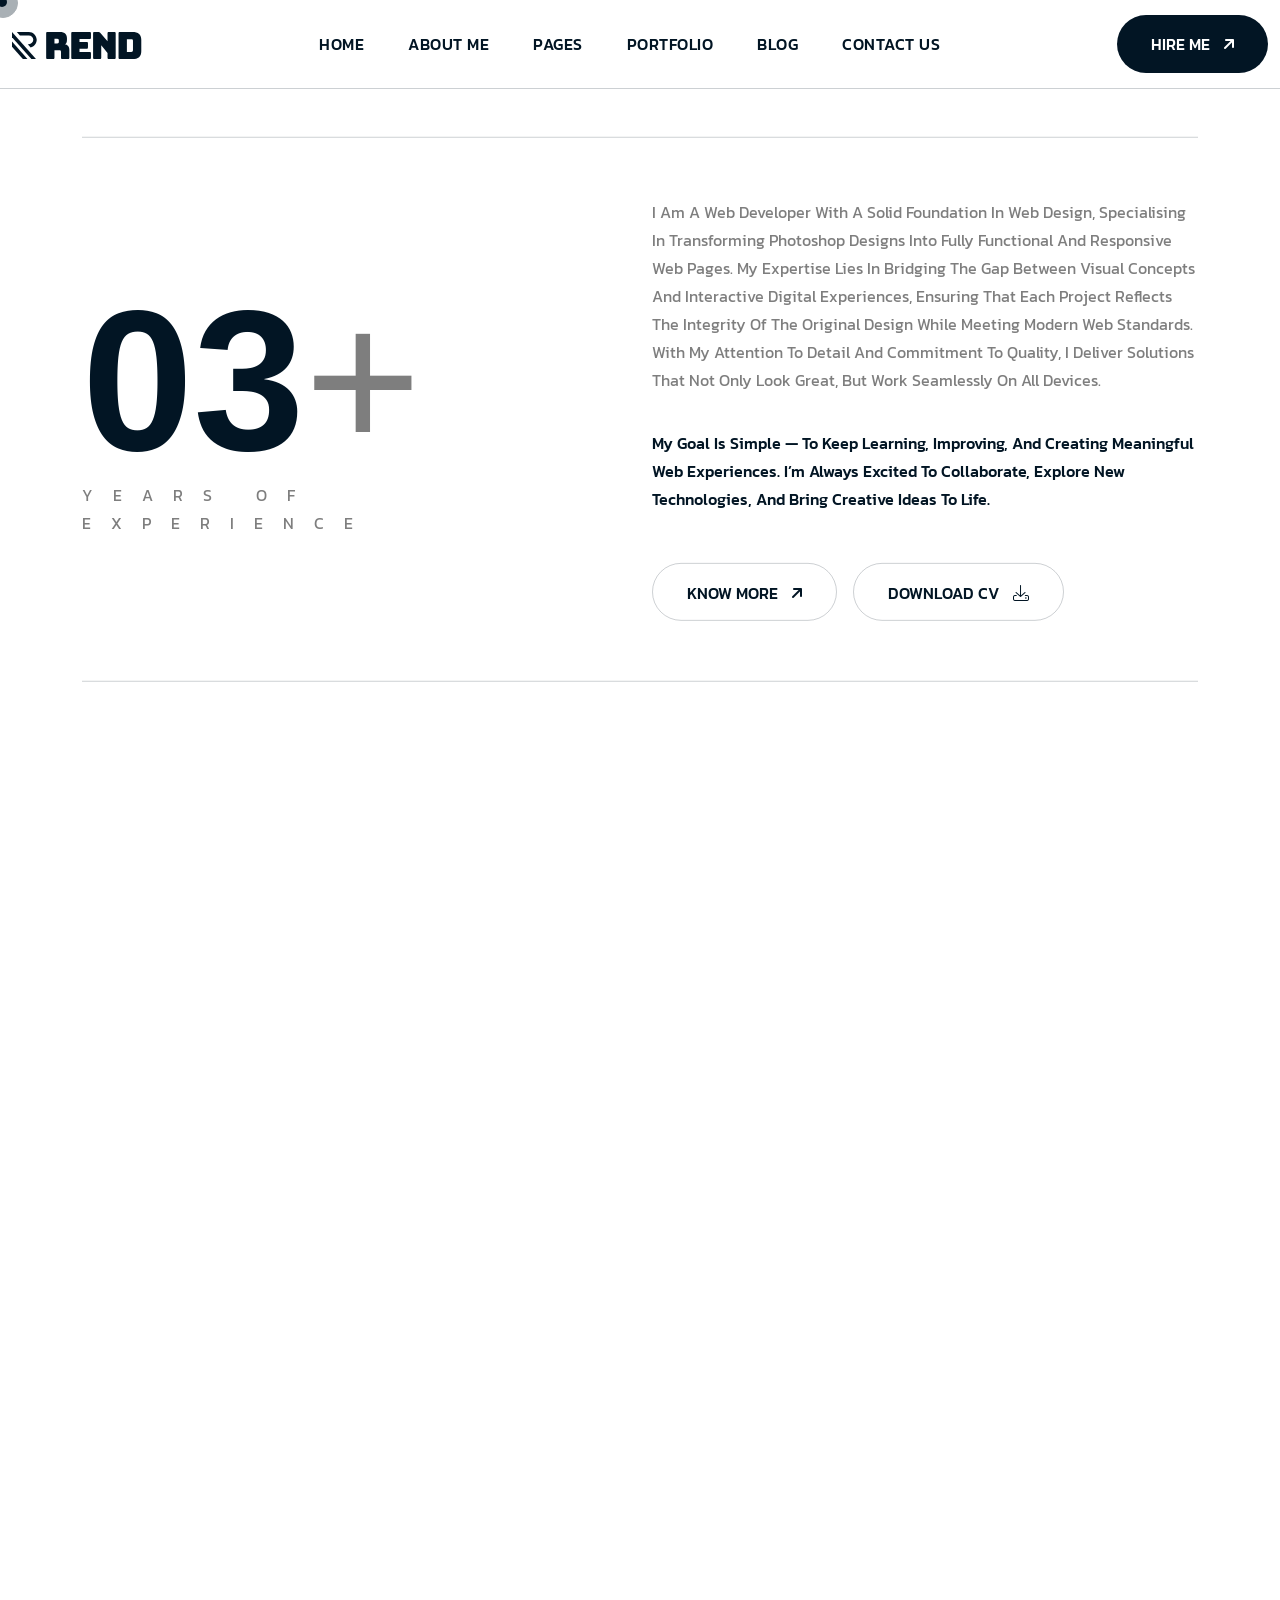
==== index.html @ 0d97fd3e "up" ====
<!DOCTYPE html>
<html lang="en">
<!--<< Header Area >>-->

<!-- Mirrored from ex-coders.com/html/rend/index-2.html by HTTrack Website Copier/3.x [XR&CO'2014], Sun, 01 Mar 2026 09:56:31 GMT -->

<head>
    <!-- ========== Meta Tags ========== -->
    <meta charset="UTF-8">
    <meta http-equiv="X-UA-Compatible" content="IE=edge">
    <meta name="viewport" content="width=device-width, initial-scale=1">
    <meta name="author" content="Gramentheme">
    <meta name="description" content="Rend - Personal Portfolio HTML Template">
    <!-- ======== Page title ============ -->
    <title>Rend - Personal Portfolio HTML Template</title>
    <!--<< Favcion >>-->
    <link rel="shortcut icon" href="assets/img/favicon.svg">
    <!--<< Bootstrap min.css >>-->
    <link rel="stylesheet" href="assets/css/bootstrap.min.css">
    <!--<< All Min Css >>-->
    <link rel="stylesheet" href="assets/css/all.min.css">
    <!--<< Animate.css >>-->
    <link rel="stylesheet" href="assets/css/animate.css">
    <!--<< Magnific Popup.css >>-->
    <link rel="stylesheet" href="assets/css/magnific-popup.css">
    <!--<< MeanMenu.css >>-->
    <link rel="stylesheet" href="assets/css/meanmenu.css">
    <!--<< Swiper Bundle.css >>-->
    <link rel="stylesheet" href="assets/css/swiper-bundle.min.css">
    <!--<< Nice Select.css >>-->
    <link rel="stylesheet" href="assets/css/nice-select.css">
    <!--<< Main.css >>-->
    <link rel="stylesheet" href="assets/css/main.css">
</head>

<body>


    <!-- Preloader Start -->
    <div class="preloader">
        <svg viewBox="0 0 1000 1000" preserveAspectRatio="none">
            <path id="svg" d="M0,1005S175,995,500,995s500,5,500,5V0H0Z"></path>
        </svg>
        <h5 class="preloader-text">LWEEFEE</h5>
    </div>

    <!-- Back To Top Start -->
    <button id="back-top" class="back-to-top">
        <i class="fa-regular fa-arrow-up"></i>
    </button>

    <!-- GT MouseCursor Start -->
    <div class="mouseCursor cursor-outer"></div>
    <div class="mouseCursor cursor-inner"></div>

    <!-- Offcanvas Area Start -->
    <div class="fix-area">
        <div class="offcanvas__info style-2">
            <div class="offcanvas__wrapper">
                <div class="offcanvas__content">
                    <div class="offcanvas__top mb-5 d-flex justify-content-between align-items-center">
                        <div class="offcanvas__logo">
                            <a href="index.html">
                                <img src="assets/img/logo/white-icon.svg" alt="img">
                            </a>
                        </div>
                        <div class="offcanvas__close">
                            <button>
                                <i class="fas fa-times"></i>
                            </button>
                        </div>
                    </div>
                    <p class="text d-none d-xl-block">
                        Nullam dignissim, ante scelerisque the is euismod fermentum odio sem semper the is erat, a
                        feugiat leo urna eget eros. Duis Aenean a imperdiet risus.
                    </p>
                    <div class="mobile-menu fix mb-3"></div>

                </div>
            </div>
        </div>
    </div>
    <div class="offcanvas__overlay"></div>

    <!-- Header Section Start -->
    <header id="header-sticky" class="header-2 border-add">
        <div class="container">
            <div class="mega-menu-wrapper">
                <div class="header-main">
                    <a href="index.html" class="header-logo">
                        <img src="assets/img/logo/black-logo2.svg" alt="img">
                    </a>
                    <div class="mean__menu-wrapper">
                        <div class="main-menu">
                            <nav id="mobile-menu">
                                <ul>
                                    <li class="has-dropdown active menu-thumb">
                                        <a href="index.html">
                                            Home
                                        </a>
                                        <ul class="submenu has-homemenu">
                                            <li>
                                                <div class="homemenu-items">
                                                    <div class="homemenu">
                                                        <div class="homemenu-thumb">
                                                            <img src="assets/img/header/home-1.jpg" alt="img">
                                                            <div class="demo-button">
                                                                <a href="index.html" class="gt-theme-btn">Demo page</a>
                                                            </div>
                                                        </div>
                                                        <div class="homemenu-content text-center">
                                                            <h4 class="homemenu-title">
                                                                <a href="index.html"> UX/UI DESIGNER </a>
                                                            </h4>
                                                        </div>
                                                    </div>
                                                    <div class="homemenu">
                                                        <div class="homemenu-thumb mb-15">
                                                            <img src="assets/img/header/home-2.jpg" alt="img">
                                                            <div class="demo-button">
                                                                <a href="index-2.html" class="gt-theme-btn">Demo
                                                                    page</a>
                                                            </div>
                                                        </div>
                                                        <div class="homemenu-content text-center">
                                                            <h4 class="homemenu-title">
                                                                <a href="index-2.html"> WEB DEVELOPER </a>
                                                            </h4>
                                                        </div>
                                                    </div>
                                                    <div class="homemenu">
                                                        <div class="homemenu-thumb mb-15">
                                                            <img src="assets/img/header/home-3.jpg" alt="img">
                                                            <div class="demo-button">
                                                                <a href="index-3.html" class="gt-theme-btn">Demo
                                                                    page</a>
                                                            </div>
                                                        </div>
                                                        <div class="homemenu-content text-center">
                                                            <h4 class="homemenu-title">
                                                                <a href="index-3.html">Flim Maker</a>
                                                            </h4>
                                                        </div>
                                                    </div>
                                                    <div class="homemenu">
                                                        <div class="homemenu-thumb mb-15">
                                                            <img src="assets/img/header/home-4.jpg" alt="img">
                                                            <div class="demo-button">
                                                                <a href="index-4.html" class="gt-theme-btn">Demo
                                                                    page</a>
                                                            </div>
                                                        </div>
                                                        <div class="homemenu-content text-center">
                                                            <h4 class="homemenu-title">
                                                                <a href="index-4.html">Doctor</a>
                                                            </h4>
                                                        </div>
                                                    </div>
                                                </div>
                                            </li>
                                        </ul>
                                    </li>
                                    <li class="has-dropdown active d-xl-none">
                                        <a href="javascript:void(0)" class="border-none">
                                            Home
                                        </a>
                                        <ul class="submenu">
                                            <li><a href="index.html">UX/UI DESIGNER</a></li>
                                            <li><a href="index-2.html">WEB DEVELOPER</a></li>
                                            <li><a href="index-3.html">Flim Maker</a></li>
                                            <li><a href="index-4.html">Doctor</a></li>
                                        </ul>
                                    </li>
                                    <li>
                                        <a href="about.html">about me</a>
                                    </li>
                                    <li class="has-dropdown">
                                        <a href="javascript:void(0)">
                                            Pages
                                        </a>
                                        <ul class="submenu">
                                            <li class="has-dropdown">
                                                <a href="javascript:void(0)">
                                                    Service
                                                    <i class="fas fa-angle-right"></i>
                                                </a>
                                                <ul class="submenu">
                                                    <li><a href="service.html">Services</a></li>
                                                    <li><a href="service-details.html">Service Details</a></li>
                                                </ul>
                                            </li>
                                            <li><a href="faq.html">Our Faq</a></li>
                                            <li><a href="404.html">404 Page</a></li>
                                        </ul>
                                    </li>
                                    <li>
                                        <a href="javascript:void(0)">
                                            Portfolio
                                        </a>
                                        <ul class="submenu">
                                            <li><a href="project.html">Portfolio Page</a></li>
                                            <li><a href="project-grid.html">Portfolio Grid</a></li>
                                            <li><a href="project-details.html">Portfolio Details</a></li>
                                        </ul>
                                    </li>
                                    <li>
                                        <a href="javascript:void(0)">
                                            Blog
                                        </a>
                                        <ul class="submenu">
                                            <li><a href="news-grid.html">Blog Grid</a></li>
                                            <li><a href="news.html">Blog Standard</a></li>
                                            <li><a href="news-details.html">Blog Details</a></li>
                                        </ul>
                                    </li>
                                    <li>
                                        <a href="contact.html">Contact Us</a>
                                    </li>
                                </ul>
                            </nav>
                        </div>
                    </div>
                    <div class="header-right d-flex justify-content-end align-items-center mt-0">
                        <a href="contact.html" class="theme-btn">Hire Me <i class="fa-solid fa-arrow-up-right"></i></a>
                        <div class="header__hamburger d-xl-none my-auto">
                            <div class="sidebar__toggle">
                                <img src="assets/img/bar.svg" alt="img">
                            </div>
                        </div>
                    </div>
                </div>
            </div>
        </div>
    </header>


    <div id="smooth-wrapper">
        <div id="smooth-content">

            <!-- Hero Section Start -->
            <section class="hero-section2 hero-2">
                <div class="shape1">
                    <img src="assets/img/home-2/hero/shape1.png" alt="">
                </div>
                <div class="light-2">
                    <img src="assets/img/home-2/hero/light2.png" alt="">
                </div>
                <div class="light-1">
                    <img src="assets/img/home-2/hero/light1.png" alt="">
                </div>
                <div class="light-3">
                    <img src="assets/img/home-2/hero/light3.png" alt="">
                </div>
                <div class="vec-shape">
                    <img src="assets/img/home-2/hero/shape-5.png" alt="">
                </div>
                <div class="shape-2">
                    <img src="assets/img/home-2/hero/shape2.png" alt="">
                </div>
                <div class="container">
                    <div class="hero-content">
                        <h1 class="sec-title-1">
                            Welcome to my <br> portfolio
                            <span class="vec2">
                                <svg width="43" height="38" viewBox="0 0 43 38" fill="none"
                                    xmlns="http://www.w3.org/2000/svg">
                                    <path
                                        d="M17.384 3.54766C18.0541 -1.18255 24.9459 -1.18255 25.616 3.54766L27.7455 18.5815C27.8954 19.6393 28.4538 20.5982 29.3029 21.2558L41.3704 30.6012C45.1672 33.5416 41.7213 39.4589 37.2544 37.6691L23.0574 31.9807C22.0584 31.5804 20.9416 31.5804 19.9426 31.9807L5.74561 37.6691C1.27869 39.4589 -2.16724 33.5416 1.62964 30.6011L13.6971 21.2558C14.5462 20.5982 15.1046 19.6393 15.2545 18.5815L17.384 3.54766Z"
                                        fill="#021524" />
                                </svg>

                            </span>
                        </h1>
                        <div class="hero-sub-title">
                            <h2 class="sec-title-1">
                                Full Stack
                                <span>Developer</span>
                            </h2>
                        </div>
                        <div class="hero-btn">
                            <a href="contact.html" class="theme-btn wow fadeInUp" data-wow-delay=".5s">Hire Me <i
                                    class="fa-solid fa-arrow-up-right"></i></a>
                            <a href="project.html" class="theme-btn wow fadeInUp" data-wow-delay=".5s">view portfolio <i
                                    class="fa-solid fa-arrow-up-right"></i></a>
                        </div>
                    </div>
                    <p class="hero-text wow fadeInUp" data-wow-delay=".5s">
                        I'm a web and mobile developer specializing in building custom, high-performance digital
                        solutions. From responsive websites to cross-platform apps, I turn your ideas into user-focused
                        experiences.
                    </p>
                    <div class="hero-image wow fadeInUp" data-wow-delay=".3s">
                        <img src="assets/img/home-2/hero/hero-01.png" alt="">
                    </div>
                </div>
            </section>

            <!-- About Section Start -->
            <section class="about-section-2 fix section-padding">
                <div class="container">
                    <div class="about-wrapper-2">
                        <div class="section-title-area">
                            <div class="section-title">
                                <span class="sub-title">
                                    About
                                </span>
                                <h2 class="hero_title tv_hero_title hero_title_1">
                                    Get to Know Me
                                </h2>
                            </div>
                        </div>
                        <div class="row align-items-center">
                            <div class="col-lg-6 wow fadeInUp" data-wow-delay="0s">
                                <div class="about-counter-items">
                                    <div class="counter-text">
                                        <h2>03<span class="plus">+</span></h2>
                                        <p>years of <br> experience</p>
                                    </div>
                                </div>
                            </div>
                            <div class="col-lg-6">
                                <div class="about-content">
                                    <p class="wow fadeInUp" data-wow-delay=".3s">
                                        I am a web developer with a solid foundation in web design, specialising in
                                        transforming Photoshop designs into fully functional and responsive web pages.
                                        My expertise lies in bridging the gap between visual concepts and interactive
                                        digital experiences, ensuring that each project reflects the integrity of the
                                        original design while meeting modern web standards. With my attention to detail
                                        and commitment to quality, I deliver solutions that not only look great, but
                                        work seamlessly on all devices.
                                    </p>
                                    <b class="wow fadeInUp" data-wow-delay=".5s">
                                        My goal is simple — to keep learning, improving, and creating meaningful web
                                        experiences. I’m always excited to collaborate, explore new technologies, and
                                        bring creative ideas to life.
                                    </b>
                                    <div class="hero-btn">
                                        <a href="about.html" class="theme-btn wow fadeInUp" data-wow-delay=".5s">know
                                            more <i class="fa-solid fa-arrow-up-right"></i></a>
                                        <a href="contact.html" class="theme-btn wow fadeInUp"
                                            data-wow-delay=".5s">download cv <i class="fa-light fa-download"></i></a>
                                    </div>
                                </div>
                            </div>
                        </div>
                    </div>
                </div>
            </section>

            <!-- Skill Section Start -->
            <section class="skill-section-2 section-padding fix">
                <div class="container">
                    <div class="swiper skills-slider">
                        <div class="swiper-wrapper">
                            <div class="swiper-slide">
                                <div class="skill-box-items-2">
                                    <div class="bg-shape">
                                        <svg width="330" height="339" viewBox="0 0 330 339" fill="none"
                                            xmlns="http://www.w3.org/2000/svg">
                                            <path
                                                d="M0 56.972C0 52.0277 3.61339 47.8256 8.50195 47.0849L318.502 0.115174C324.553 -0.801583 330 3.88267 330 10.0023V328.373C330 333.896 325.523 338.373 320 338.373H9.99999C4.47714 338.373 0 333.896 0 328.373V56.972Z"
                                                fill="#F5F5F5" />
                                        </svg>
                                        <div class="content">
                                            <div class="icon">
                                                <img src="assets/img/home-2/skill/skill-icon-01.png" alt="img">
                                            </div>
                                            <h2>
                                                <span class="count">90</span>%
                                            </h2>
                                            <p>tailwind css</p>
                                        </div>

                                    </div>
                                </div>
                            </div>
                            <div class="swiper-slide">
                                <div class="skill-box-items-2">
                                    <div class="bg-shape">
                                        <svg width="330" height="339" viewBox="0 0 330 339" fill="none"
                                            xmlns="http://www.w3.org/2000/svg">
                                            <path
                                                d="M0 56.972C0 52.0277 3.61339 47.8256 8.50195 47.0849L318.502 0.115174C324.553 -0.801583 330 3.88267 330 10.0023V328.373C330 333.896 325.523 338.373 320 338.373H9.99999C4.47714 338.373 0 333.896 0 328.373V56.972Z"
                                                fill="#F5F5F5" />
                                        </svg>
                                        <div class="content">
                                            <div class="icon">
                                                <img src="assets/img/home-2/skill/skill-icon-02.png" alt="img">
                                            </div>
                                            <h2>
                                                <span class="count">95</span>%
                                            </h2>
                                            <p>visual studio</p>
                                        </div>

                                    </div>
                                </div>
                            </div>
                            <div class="swiper-slide">
                                <div class="skill-box-items-2">
                                    <div class="bg-shape">
                                        <svg width="330" height="339" viewBox="0 0 330 339" fill="none"
                                            xmlns="http://www.w3.org/2000/svg">
                                            <path
                                                d="M0 56.972C0 52.0277 3.61339 47.8256 8.50195 47.0849L318.502 0.115174C324.553 -0.801583 330 3.88267 330 10.0023V328.373C330 333.896 325.523 338.373 320 338.373H9.99999C4.47714 338.373 0 333.896 0 328.373V56.972Z"
                                                fill="#F5F5F5" />
                                        </svg>
                                        <div class="content">
                                            <div class="icon">
                                                <img src="assets/img/home-2/skill/skill-icon-03.png" alt="img">
                                            </div>
                                            <h2>
                                                <span class="count">93</span>%
                                            </h2>
                                            <p>flutter</p>
                                        </div>

                                    </div>
                                </div>
                            </div>
                            <div class="swiper-slide">
                                <div class="skill-box-items-2">
                                    <div class="bg-shape">
                                        <svg width="330" height="339" viewBox="0 0 330 339" fill="none"
                                            xmlns="http://www.w3.org/2000/svg">
                                            <path
                                                d="M0 56.972C0 52.0277 3.61339 47.8256 8.50195 47.0849L318.502 0.115174C324.553 -0.801583 330 3.88267 330 10.0023V328.373C330 333.896 325.523 338.373 320 338.373H9.99999C4.47714 338.373 0 333.896 0 328.373V56.972Z"
                                                fill="#F5F5F5" />
                                        </svg>
                                        <div class="content">
                                            <div class="icon">
                                                <img src="assets/img/home-2/skill/skill-icon-04.png" alt="img">
                                            </div>
                                            <h2>
                                                <span class="count">99</span>%
                                            </h2>
                                            <p>python</p>
                                        </div>

                                    </div>
                                </div>
                            </div>
                        </div>
                        <div class="swiper-dot text-center pt-5">
                            <div class="dot"></div>
                        </div>
                    </div>
                </div>
            </section>

            <!-- Service Section Start -->
            <section class="service-section-2 fix section-padding bg-cover"
                style="background-image: url('assets/img/home-2/service-bg.jpg');">
                <div class="service-shape">
                    <img src="assets/img/home-2/service-shape.png" alt="">
                </div>
                <div class="container">
                    <div class="row g-4">
                        <div class="col-lg-6">
                            <div class="section-title">
                                <span class="sub-title">
                                    what i do?
                                </span>
                                <h2 class="text-splite-up">
                                    best service
                                </h2>
                            </div>
                            <div class="bottom-icon">
                                <img src="assets/img/home-2/icon/r.png" alt="">
                            </div>
                        </div>
                        <div class="col-lg-6">
                            <ul class="service-block-2">
                                <li class="wow fadeInUp" data-wow-delay=".3s">
                                    <div class="content">
                                        <div class="icon">
                                            <img src="assets/img/home-2/icon/icon1.svg" alt="">
                                        </div>
                                        <h3><a href="service-details.html">Mobile App development</a></h3>
                                        <p>
                                            I offer a range of professional services designed to meet your business
                                            needs with precision and creativity
                                        </p>
                                    </div>
                                    <a href="service-details.html" class="arrow-icon">
                                        <i class="fa-solid fa-arrow-up-right"></i>
                                    </a>
                                </li>
                                <li class="wow fadeInUp" data-wow-delay=".5s">
                                    <div class="content">
                                        <div class="icon">
                                            <img src="assets/img/home-2/icon/icon2.svg" alt="">
                                        </div>
                                        <h3><a href="service-details.html">website development</a></h3>
                                        <p>
                                            I offer a range of professional services designed to meet your business
                                            needs with precision and creativity
                                        </p>
                                    </div>
                                    <a href="service-details.html" class="arrow-icon">
                                        <i class="fa-solid fa-arrow-up-right"></i>
                                    </a>
                                </li>
                                <li class="wow fadeInUp" data-wow-delay=".3s">
                                    <div class="content">
                                        <div class="icon">
                                            <img src="assets/img/home-2/icon/icon3.svg" alt="">
                                        </div>
                                        <h3><a href="service-details.html">Full-Stack Development</a></h3>
                                        <p>
                                            I offer a range of professional services designed to meet your business
                                            needs with precision and creativity
                                        </p>
                                    </div>
                                    <a href="service-details.html" class="arrow-icon">
                                        <i class="fa-solid fa-arrow-up-right"></i>
                                    </a>
                                </li>
                                <li class="wow fadeInUp" data-wow-delay=".5s">
                                    <div class="content">
                                        <div class="icon">
                                            <img src="assets/img/home-2/icon/icon4.svg" alt="">
                                        </div>
                                        <h3><a href="service-details.html">E-commerce Development</a></h3>
                                        <p>
                                            I offer a range of professional services designed to meet your business
                                            needs with precision and creativity
                                        </p>
                                    </div>
                                    <a href="service-details.html" class="arrow-icon">
                                        <i class="fa-solid fa-arrow-up-right"></i>
                                    </a>
                                </li>
                            </ul>
                        </div>
                    </div>
                </div>
            </section>

            <!-- Work Experience Section Start -->
            <section class="work-experience-section-1 section-padding pb-0">
                <div class="container">
                    <div class="feature-work-experience-wrap fix">

                        <!-- Preview Slider -->
                        <div class="feature-work-experience-preview">
                            <div class="feature-work-experience-preview-slider fw_preview_slider_active">
                                <div class="swiper-wrapper">
                                    <div class="swiper-slide">
                                        <div class="feature-work-experience-preview-slider-item wa-fix wa-img-cover">
                                            <img src="assets/img/home-1/work-experience/c1.png" alt="img">
                                        </div>
                                    </div>
                                    <div class="swiper-slide">
                                        <div class="feature-work-experience-preview-slider-item wa-fix wa-img-cover">
                                            <img src="assets/img/home-1/work-experience/c2.png" alt="img">
                                        </div>
                                    </div>
                                    <div class="swiper-slide">
                                        <div class="feature-work-experience-preview-slider-item wa-fix wa-img-cover">
                                            <img src="assets/img/home-1/work-experience/c3.png" alt="img">
                                        </div>
                                    </div>
                                    <div class="swiper-slide">
                                        <div class="feature-work-experience-preview-slider-item wa-fix wa-img-cover">
                                            <img src="assets/img/home-1/work-experience/c4.png" alt="img">
                                        </div>
                                    </div>
                                    <div class="swiper-slide">
                                        <div class="feature-work-experience-preview-slider-item wa-fix wa-img-cover">
                                            <img src="assets/img/home-1/work-experience/c5.png" alt="img">
                                        </div>
                                    </div>
                                    <div class="swiper-slide">
                                        <div class="feature-work-experience-preview-slider-item wa-fix wa-img-cover">
                                            <img src="assets/img/home-1/work-experience/c6.png" alt="img">
                                        </div>
                                    </div>
                                    <div class="swiper-slide">
                                        <div class="feature-work-experience-preview-slider-item wa-fix wa-img-cover">
                                            <img src="assets/img/home-1/work-experience/c7.png" alt="img">
                                        </div>
                                    </div>
                                    <div class="swiper-slide">
                                        <div class="feature-work-experience-preview-slider-item wa-fix wa-img-cover">
                                            <img src="assets/img/home-1/work-experience/c2.png" alt="img">
                                        </div>
                                    </div>
                                    <div class="swiper-slide">
                                        <div class="feature-work-experience-preview-slider-item wa-fix wa-img-cover">
                                            <img src="assets/img/home-1/work-experience/c3.png" alt="img">
                                        </div>
                                    </div>
                                    <div class="swiper-slide">
                                        <div class="feature-work-experience-preview-slider-item wa-fix wa-img-cover">
                                            <img src="assets/img/home-1/work-experience/c4.png" alt="img">
                                        </div>
                                    </div>
                                    <div class="swiper-slide">
                                        <div class="feature-work-experience-preview-slider-item wa-fix wa-img-cover">
                                            <img src="assets/img/home-1/work-experience/c1.png" alt="img">
                                        </div>
                                    </div>
                                    <div class="swiper-slide">
                                        <div class="feature-work-experience-preview-slider-item wa-fix wa-img-cover">
                                            <img src="assets/img/home-1/work-experience/c6.png" alt="img">
                                        </div>
                                    </div>
                                    <div class="swiper-slide">
                                        <div class="feature-work-experience-preview-slider-item wa-fix wa-img-cover">
                                            <img src="assets/img/home-1/work-experience/c7.png" alt="img">
                                        </div>
                                    </div>
                                </div>
                            </div>
                        </div>
                        <!-- Main Slider -->
                        <div class="feature-work-experience-main-slider fw_main_slider_active wa-fix">
                            <div class="swiper-wrapper">
                                <div class="swiper-slide">
                                    <div class="feature-work-experience-main-slider-single">
                                        <div class="client-info-items">
                                            <div class="client-img">
                                                <img src="assets/img/home-1/work-experience/info-1.png" alt="img">
                                            </div>
                                            <div class="info-content">
                                                <h3>ABC Tech Ltd</h3>
                                                <span>Jan 2022 – Present</span>
                                            </div>
                                        </div>
                                        <div class="info-item">
                                            <h4>UI/UX Designer</h4>
                                            <div class="text-cont">
                                                <p class="mb-4">
                                                    Designed 20+ mobile and web app interfaces using Figma & Adobe XD.
                                                </p>
                                                <p>
                                                    Increased client conversion rates by up to 40% with improved design
                                                    systems.
                                                </p>
                                            </div>
                                        </div>
                                    </div>
                                </div>
                                <div class="swiper-slide">
                                    <div class="feature-work-experience-main-slider-single">
                                        <div class="client-info-items">
                                            <div class="client-img">
                                                <img src="assets/img/home-1/work-experience/info-2.png" alt="img">
                                            </div>
                                            <div class="info-content">
                                                <h3>ABC2 Tech Ltd</h3>
                                                <span>Jan 2022 – Present</span>
                                            </div>
                                        </div>
                                        <div class="info-item">
                                            <h4>UI/UX Designer</h4>
                                            <div class="text-cont">
                                                <p class="mb-4">
                                                    Designed 20+ mobile and web app interfaces using Figma & Adobe XD.
                                                </p>
                                                <p>
                                                    Increased client conversion rates by up to 40% with improved design
                                                    systems.
                                                </p>
                                            </div>
                                        </div>
                                    </div>
                                </div>
                                <div class="swiper-slide">
                                    <div class="feature-work-experience-main-slider-single">
                                        <div class="client-info-items">
                                            <div class="client-img">
                                                <img src="assets/img/home-1/work-experience/info-3.png" alt="img">
                                            </div>
                                            <div class="info-content">
                                                <h3>ABC3 Tech Ltd</h3>
                                                <span>Jan 2022 – Present</span>
                                            </div>
                                        </div>
                                        <div class="info-item">
                                            <h4>UI/UX Designer</h4>
                                            <div class="text-cont">
                                                <p class="mb-4">
                                                    Designed 20+ mobile and web app interfaces using Figma & Adobe XD.
                                                </p>
                                                <p>
                                                    Increased client conversion rates by up to 40% with improved design
                                                    systems.
                                                </p>
                                            </div>
                                        </div>
                                    </div>
                                </div>
                                <div class="swiper-slide">
                                    <div class="feature-work-experience-main-slider-single">
                                        <div class="client-info-items">
                                            <div class="client-img">
                                                <img src="assets/img/home-1/work-experience/info-4.png" alt="img">
                                            </div>
                                            <div class="info-content">
                                                <h3>ABC4 Tech Ltd</h3>
                                                <span>Jan 2022 – Present</span>
                                            </div>
                                        </div>
                                        <div class="info-item">
                                            <h4>UI/UX Designer</h4>
                                            <div class="text-cont">
                                                <p class="mb-4">
                                                    Designed 20+ mobile and web app interfaces using Figma & Adobe XD.
                                                </p>
                                                <p>
                                                    Increased client conversion rates by up to 40% with improved design
                                                    systems.
                                                </p>
                                            </div>
                                        </div>
                                    </div>
                                </div>
                                <div class="swiper-slide">
                                    <div class="feature-work-experience-main-slider-single">
                                        <div class="client-info-items">
                                            <div class="client-img">
                                                <img src="assets/img/home-1/work-experience/info-5.png" alt="img">
                                            </div>
                                            <div class="info-content">
                                                <h3>ABC49 Tech Ltd</h3>
                                                <span>Jan 2022 – Present</span>
                                            </div>
                                        </div>
                                        <div class="info-item">
                                            <h4>UI/UX Designer</h4>
                                            <div class="text-cont">
                                                <p class="mb-4">
                                                    Designed 20+ mobile and web app interfaces using Figma & Adobe XD.
                                                </p>
                                                <p>
                                                    Increased client conversion rates by up to 40% with improved design
                                                    systems.
                                                </p>
                                            </div>
                                        </div>
                                    </div>
                                </div>
                                <div class="swiper-slide">
                                    <div class="feature-work-experience-main-slider-single">
                                        <div class="client-info-items">
                                            <div class="client-img">
                                                <img src="assets/img/home-1/work-experience/info-6.png" alt="img">
                                            </div>
                                            <div class="info-content">
                                                <h3>ABC48 Tech Ltd</h3>
                                                <span>Jan 2022 – Present</span>
                                            </div>
                                        </div>
                                        <div class="info-item">
                                            <h4>UI/UX Designer</h4>
                                            <div class="text-cont">
                                                <p class="mb-4">
                                                    Designed 20+ mobile and web app interfaces using Figma & Adobe XD.
                                                </p>
                                                <p>
                                                    Increased client conversion rates by up to 40% with improved design
                                                    systems.
                                                </p>
                                            </div>
                                        </div>
                                    </div>
                                </div>
                                <div class="swiper-slide">
                                    <div class="feature-work-experience-main-slider-single">
                                        <div class="client-info-items">
                                            <div class="client-img">
                                                <img src="assets/img/home-1/work-experience/info-7.png" alt="img">
                                            </div>
                                            <div class="info-content">
                                                <h3>ABC47 Tech Ltd</h3>
                                                <span>Jan 2022 – Present</span>
                                            </div>
                                        </div>
                                        <div class="info-item">
                                            <h4>UI/UX Designer</h4>
                                            <div class="text-cont">
                                                <p class="mb-4">
                                                    Designed 20+ mobile and web app interfaces using Figma & Adobe XD.
                                                </p>
                                                <p>
                                                    Increased client conversion rates by up to 40% with improved design
                                                    systems.
                                                </p>
                                            </div>
                                        </div>
                                    </div>
                                </div>
                                <div class="swiper-slide">
                                    <div class="feature-work-experience-main-slider-single">
                                        <div class="client-info-items">
                                            <div class="client-img">
                                                <img src="assets/img/home-1/work-experience/info-1.png" alt="img">
                                            </div>
                                            <div class="info-content">
                                                <h3>ABC46 Tech Ltd</h3>
                                                <span>Jan 2022 – Present</span>
                                            </div>
                                        </div>
                                        <div class="info-item">
                                            <h4>UI/UX Designer</h4>
                                            <div class="text-cont">
                                                <p class="mb-4">
                                                    Designed 20+ mobile and web app interfaces using Figma & Adobe XD.
                                                </p>
                                                <p>
                                                    Increased client conversion rates by up to 40% with improved design
                                                    systems.
                                                </p>
                                            </div>
                                        </div>
                                    </div>
                                </div>
                                <div class="swiper-slide">
                                    <div class="feature-work-experience-main-slider-single">
                                        <div class="client-info-items">
                                            <div class="client-img">
                                                <img src="assets/img/home-1/work-experience/info-3.png" alt="img">
                                            </div>
                                            <div class="info-content">
                                                <h3>ABC45 Tech Ltd</h3>
                                                <span>Jan 2022 – Present</span>
                                            </div>
                                        </div>
                                        <div class="info-item">
                                            <h4>UI/UX Designer</h4>
                                            <div class="text-cont">
                                                <p class="mb-4">
                                                    Designed 20+ mobile and web app interfaces using Figma & Adobe XD.
                                                </p>
                                                <p>
                                                    Increased client conversion rates by up to 40% with improved design
                                                    systems.
                                                </p>
                                            </div>
                                        </div>
                                    </div>
                                </div>
                                <div class="swiper-slide">
                                    <div class="feature-work-experience-main-slider-single">
                                        <div class="client-info-items">
                                            <div class="client-img">
                                                <img src="assets/img/home-1/work-experience/info-4.png" alt="img">
                                            </div>
                                            <div class="info-content">
                                                <h3>ABC44 Tech Ltd</h3>
                                                <span>Jan 2022 – Present</span>
                                            </div>
                                        </div>
                                        <div class="info-item">
                                            <h4>UI/UX Designer</h4>
                                            <div class="text-cont">
                                                <p class="mb-4">
                                                    Designed 20+ mobile and web app interfaces using Figma & Adobe XD.
                                                </p>
                                                <p>
                                                    Increased client conversion rates by up to 40% with improved design
                                                    systems.
                                                </p>
                                            </div>
                                        </div>
                                    </div>
                                </div>
                                <div class="swiper-slide">
                                    <div class="feature-work-experience-main-slider-single">
                                        <div class="client-info-items">
                                            <div class="client-img">
                                                <img src="assets/img/home-1/work-experience/info-5.png" alt="img">
                                            </div>
                                            <div class="info-content">
                                                <h3>ABC43 Tech Ltd</h3>
                                                <span>Jan 2022 – Present</span>
                                            </div>
                                        </div>
                                        <div class="info-item">
                                            <h4>UI/UX Designer</h4>
                                            <div class="text-cont">
                                                <p class="mb-4">
                                                    Designed 20+ mobile and web app interfaces using Figma & Adobe XD.
                                                </p>
                                                <p>
                                                    Increased client conversion rates by up to 40% with improved design
                                                    systems.
                                                </p>
                                            </div>
                                        </div>
                                    </div>
                                </div>
                                <div class="swiper-slide">
                                    <div class="feature-work-experience-main-slider-single">
                                        <div class="client-info-items">
                                            <div class="client-img">
                                                <img src="assets/img/home-1/work-experience/info-6.png" alt="img">
                                            </div>
                                            <div class="info-content">
                                                <h3>ABC42 Tech Ltd</h3>
                                                <span>Jan 2022 – Present</span>
                                            </div>
                                        </div>
                                        <div class="info-item">
                                            <h4>UI/UX Designer</h4>
                                            <div class="text-cont">
                                                <p class="mb-4">
                                                    Designed 20+ mobile and web app interfaces using Figma & Adobe XD.
                                                </p>
                                                <p>
                                                    Increased client conversion rates by up to 40% with improved design
                                                    systems.
                                                </p>
                                            </div>
                                        </div>
                                    </div>
                                </div>
                                <div class="swiper-slide">
                                    <div class="feature-work-experience-main-slider-single">
                                        <div class="client-info-items">
                                            <div class="client-img">
                                                <img src="assets/img/home-1/work-experience/info-7.png" alt="img">
                                            </div>
                                            <div class="info-content">
                                                <h3>ABC41 Tech Ltd</h3>
                                                <span>Jan 2022 – Present</span>
                                            </div>
                                        </div>
                                        <div class="info-item">
                                            <h4>UI/UX Designer</h4>
                                            <div class="text-cont">
                                                <p class="mb-4">
                                                    Designed 20+ mobile and web app interfaces using Figma & Adobe XD.
                                                </p>
                                                <p>
                                                    Increased client conversion rates by up to 40% with improved design
                                                    systems.
                                                </p>
                                            </div>
                                        </div>
                                    </div>
                                </div>
                            </div>
                        </div>
                    </div>
                </div>

            </section>

            <!-- Marquee Section Start -->
            <section class="marquee-section2 fix">
                <div class="marquee-wrapper2">
                    <div class="marquee-content">
                        <div class="marquee-text2">
                            <svg width="39" height="38" viewBox="0 0 39 38" fill="none"
                                xmlns="http://www.w3.org/2000/svg">
                                <path
                                    d="M15.4731 2.76387C16.6705 -0.921371 21.8842 -0.921377 23.0816 2.76387L24.8902 8.33023C25.4257 9.97832 26.9615 11.0942 28.6944 11.0942H34.5473C38.4221 11.0942 40.0332 16.0526 36.8984 18.3302L32.1633 21.7704C30.7614 22.789 30.1748 24.5945 30.7103 26.2426L32.5189 31.809C33.7163 35.4942 29.4984 38.5587 26.3635 36.2811L21.6285 32.8409C20.2265 31.8223 18.3282 31.8223 16.9262 32.8409L12.1912 36.2811C9.0563 38.5587 4.83839 35.4942 6.0358 31.809L7.84442 26.2426C8.37992 24.5945 7.79329 22.789 6.39134 21.7704L1.65629 18.3302C-1.47856 16.0526 0.132545 11.0942 4.00744 11.0942H9.86027C11.5932 11.0942 13.129 9.97833 13.6645 8.33024L15.4731 2.76387Z"
                                    fill="#021524" />
                            </svg>
                            <h3>my Experience</h3>
                        </div>
                        <div class="marquee-text2">
                            <svg width="39" height="38" viewBox="0 0 39 38" fill="none"
                                xmlns="http://www.w3.org/2000/svg">
                                <path
                                    d="M15.4731 2.76387C16.6705 -0.921371 21.8842 -0.921377 23.0816 2.76387L24.8902 8.33023C25.4257 9.97832 26.9615 11.0942 28.6944 11.0942H34.5473C38.4221 11.0942 40.0332 16.0526 36.8984 18.3302L32.1633 21.7704C30.7614 22.789 30.1748 24.5945 30.7103 26.2426L32.5189 31.809C33.7163 35.4942 29.4984 38.5587 26.3635 36.2811L21.6285 32.8409C20.2265 31.8223 18.3282 31.8223 16.9262 32.8409L12.1912 36.2811C9.0563 38.5587 4.83839 35.4942 6.0358 31.809L7.84442 26.2426C8.37992 24.5945 7.79329 22.789 6.39134 21.7704L1.65629 18.3302C-1.47856 16.0526 0.132545 11.0942 4.00744 11.0942H9.86027C11.5932 11.0942 13.129 9.97833 13.6645 8.33024L15.4731 2.76387Z"
                                    fill="#021524" />
                            </svg>
                            <h3>my Experience</h3>
                        </div>
                        <div class="marquee-text2">
                            <svg width="39" height="38" viewBox="0 0 39 38" fill="none"
                                xmlns="http://www.w3.org/2000/svg">
                                <path
                                    d="M15.4731 2.76387C16.6705 -0.921371 21.8842 -0.921377 23.0816 2.76387L24.8902 8.33023C25.4257 9.97832 26.9615 11.0942 28.6944 11.0942H34.5473C38.4221 11.0942 40.0332 16.0526 36.8984 18.3302L32.1633 21.7704C30.7614 22.789 30.1748 24.5945 30.7103 26.2426L32.5189 31.809C33.7163 35.4942 29.4984 38.5587 26.3635 36.2811L21.6285 32.8409C20.2265 31.8223 18.3282 31.8223 16.9262 32.8409L12.1912 36.2811C9.0563 38.5587 4.83839 35.4942 6.0358 31.809L7.84442 26.2426C8.37992 24.5945 7.79329 22.789 6.39134 21.7704L1.65629 18.3302C-1.47856 16.0526 0.132545 11.0942 4.00744 11.0942H9.86027C11.5932 11.0942 13.129 9.97833 13.6645 8.33024L15.4731 2.76387Z"
                                    fill="#021524" />
                            </svg>
                            <h3>my Experience</h3>
                        </div>
                        <div class="marquee-text2">
                            <svg width="39" height="38" viewBox="0 0 39 38" fill="none"
                                xmlns="http://www.w3.org/2000/svg">
                                <path
                                    d="M15.4731 2.76387C16.6705 -0.921371 21.8842 -0.921377 23.0816 2.76387L24.8902 8.33023C25.4257 9.97832 26.9615 11.0942 28.6944 11.0942H34.5473C38.4221 11.0942 40.0332 16.0526 36.8984 18.3302L32.1633 21.7704C30.7614 22.789 30.1748 24.5945 30.7103 26.2426L32.5189 31.809C33.7163 35.4942 29.4984 38.5587 26.3635 36.2811L21.6285 32.8409C20.2265 31.8223 18.3282 31.8223 16.9262 32.8409L12.1912 36.2811C9.0563 38.5587 4.83839 35.4942 6.0358 31.809L7.84442 26.2426C8.37992 24.5945 7.79329 22.789 6.39134 21.7704L1.65629 18.3302C-1.47856 16.0526 0.132545 11.0942 4.00744 11.0942H9.86027C11.5932 11.0942 13.129 9.97833 13.6645 8.33024L15.4731 2.76387Z"
                                    fill="#021524" />
                            </svg>
                            <h3>my Experience</h3>
                        </div>
                    </div>
                    <div class="marquee-content">
                        <div class="marquee-text2">
                            <svg width="39" height="38" viewBox="0 0 39 38" fill="none"
                                xmlns="http://www.w3.org/2000/svg">
                                <path
                                    d="M15.4731 2.76387C16.6705 -0.921371 21.8842 -0.921377 23.0816 2.76387L24.8902 8.33023C25.4257 9.97832 26.9615 11.0942 28.6944 11.0942H34.5473C38.4221 11.0942 40.0332 16.0526 36.8984 18.3302L32.1633 21.7704C30.7614 22.789 30.1748 24.5945 30.7103 26.2426L32.5189 31.809C33.7163 35.4942 29.4984 38.5587 26.3635 36.2811L21.6285 32.8409C20.2265 31.8223 18.3282 31.8223 16.9262 32.8409L12.1912 36.2811C9.0563 38.5587 4.83839 35.4942 6.0358 31.809L7.84442 26.2426C8.37992 24.5945 7.79329 22.789 6.39134 21.7704L1.65629 18.3302C-1.47856 16.0526 0.132545 11.0942 4.00744 11.0942H9.86027C11.5932 11.0942 13.129 9.97833 13.6645 8.33024L15.4731 2.76387Z"
                                    fill="#021524" />
                            </svg>
                            <h3>my Experience</h3>
                        </div>
                        <div class="marquee-text2">
                            <svg width="39" height="38" viewBox="0 0 39 38" fill="none"
                                xmlns="http://www.w3.org/2000/svg">
                                <path
                                    d="M15.4731 2.76387C16.6705 -0.921371 21.8842 -0.921377 23.0816 2.76387L24.8902 8.33023C25.4257 9.97832 26.9615 11.0942 28.6944 11.0942H34.5473C38.4221 11.0942 40.0332 16.0526 36.8984 18.3302L32.1633 21.7704C30.7614 22.789 30.1748 24.5945 30.7103 26.2426L32.5189 31.809C33.7163 35.4942 29.4984 38.5587 26.3635 36.2811L21.6285 32.8409C20.2265 31.8223 18.3282 31.8223 16.9262 32.8409L12.1912 36.2811C9.0563 38.5587 4.83839 35.4942 6.0358 31.809L7.84442 26.2426C8.37992 24.5945 7.79329 22.789 6.39134 21.7704L1.65629 18.3302C-1.47856 16.0526 0.132545 11.0942 4.00744 11.0942H9.86027C11.5932 11.0942 13.129 9.97833 13.6645 8.33024L15.4731 2.76387Z"
                                    fill="#021524" />
                            </svg>
                            <h3>my Experience</h3>
                        </div>
                        <div class="marquee-text2">
                            <svg width="39" height="38" viewBox="0 0 39 38" fill="none"
                                xmlns="http://www.w3.org/2000/svg">
                                <path
                                    d="M15.4731 2.76387C16.6705 -0.921371 21.8842 -0.921377 23.0816 2.76387L24.8902 8.33023C25.4257 9.97832 26.9615 11.0942 28.6944 11.0942H34.5473C38.4221 11.0942 40.0332 16.0526 36.8984 18.3302L32.1633 21.7704C30.7614 22.789 30.1748 24.5945 30.7103 26.2426L32.5189 31.809C33.7163 35.4942 29.4984 38.5587 26.3635 36.2811L21.6285 32.8409C20.2265 31.8223 18.3282 31.8223 16.9262 32.8409L12.1912 36.2811C9.0563 38.5587 4.83839 35.4942 6.0358 31.809L7.84442 26.2426C8.37992 24.5945 7.79329 22.789 6.39134 21.7704L1.65629 18.3302C-1.47856 16.0526 0.132545 11.0942 4.00744 11.0942H9.86027C11.5932 11.0942 13.129 9.97833 13.6645 8.33024L15.4731 2.76387Z"
                                    fill="#021524" />
                            </svg>
                            <h3>my Experience</h3>
                        </div>
                        <div class="marquee-text2">
                            <svg width="39" height="38" viewBox="0 0 39 38" fill="none"
                                xmlns="http://www.w3.org/2000/svg">
                                <path
                                    d="M15.4731 2.76387C16.6705 -0.921371 21.8842 -0.921377 23.0816 2.76387L24.8902 8.33023C25.4257 9.97832 26.9615 11.0942 28.6944 11.0942H34.5473C38.4221 11.0942 40.0332 16.0526 36.8984 18.3302L32.1633 21.7704C30.7614 22.789 30.1748 24.5945 30.7103 26.2426L32.5189 31.809C33.7163 35.4942 29.4984 38.5587 26.3635 36.2811L21.6285 32.8409C20.2265 31.8223 18.3282 31.8223 16.9262 32.8409L12.1912 36.2811C9.0563 38.5587 4.83839 35.4942 6.0358 31.809L7.84442 26.2426C8.37992 24.5945 7.79329 22.789 6.39134 21.7704L1.65629 18.3302C-1.47856 16.0526 0.132545 11.0942 4.00744 11.0942H9.86027C11.5932 11.0942 13.129 9.97833 13.6645 8.33024L15.4731 2.76387Z"
                                    fill="#021524" />
                            </svg>
                            <h3>my Experience</h3>
                        </div>
                    </div>

                </div>
            </section>

            <!-- Award Winning Section Start -->
            <section class="award-section-2 section-padding fix approach-area section-bg">
                <div class="award-image">
                    <img src="assets/img/home-2/award-img.png" alt="img">
                </div>
                <div class="circle-box">
                    <div class="text-image">
                        <img src="assets/img/home-2/text-circle.png" alt="img">
                    </div>
                    <a href="contact.html" class="icon">
                        <i class="fa-regular fa-arrow-up-right"></i>
                    </a>
                </div>
                <div class="award-shape">
                    <img src="assets/img/home-2/award-shape.png" alt="">
                </div>
                <div class="container">
                    <div class="award-wrapper">
                        <div class="row g-4 align-items-center">
                            <div class="col-lg-6">
                                <div class="section-title">
                                    <span class="sub-title text-white">
                                        award winning
                                    </span>
                                    <h2 class="hero_title tv_hero_title hero_title_1 text-white">previous Work &
                                        Achievements</h2>
                                </div>
                                <div class="award-content approach-wrapper-box fix">
                                    <div class="award-list-items approach-box">
                                        <p>2010</p>
                                        <span>Recognized for outstanding creativity</span>
                                    </div>
                                    <div class="award-list-items approach-box">
                                        <p>2015</p>
                                        <span>Celebrated for business innovation</span>
                                    </div>
                                    <div class="award-list-items approach-box">
                                        <p>2020</p>
                                        <span>Honored for customer-centric excellence</span>
                                    </div>
                                    <div class="award-list-items bb-bottom approach-box">
                                        <p>2026</p>
                                        <span>Creative solutions with lasting impact</span>
                                    </div>
                                </div>
                            </div>
                            <div class="col-lg-6">

                            </div>
                        </div>
                    </div>
                </div>
            </section>

            <!-- Project Section Start -->
            <section class="project-area-one projet-section-2 tp-project-5-2-area mb-0  section-padding fix">
                <div class="container">
                    <div class="section-title">
                        <span class="sub-title">
                            my featured projects
                        </span>
                        <h2 class="text-splite-up">works</h2>
                    </div>
                </div>
                <div class="row">
                    <div class="col-xl-4 col-lg-4 col-md-6 col-sm-6 wow fadeInUp" data-wow-delay=".3s">
                        <div class="project-boxs-items-2">
                            <div class="thumb">
                                <img src="assets/img/home-2/project/project-01.jpg" alt="img">
                                <a href="project-details.html" class="icon">
                                    <i class="fa-regular fa-arrow-up-right"></i>
                                </a>
                                <div class="content">
                                    <p>App / Development </p>
                                    <h3><a href="project-details.html">Online Learning Platform</a></h3>
                                </div>
                            </div>
                        </div>
                    </div>
                    <div class="col-xl-4 col-lg-4 col-md-6 col-sm-6 wow fadeInUp" data-wow-delay=".5s">
                        <div class="project-boxs-items-2">
                            <div class="thumb">
                                <img src="assets/img/home-2/project/project-02.jpg" alt="img">
                                <a href="project-details.html" class="icon">
                                    <i class="fa-regular fa-arrow-up-right"></i>
                                </a>
                                <div class="content">
                                    <p>App / Development </p>
                                    <h3><a href="project-details.html">Online Learning Platform</a></h3>
                                </div>
                            </div>
                        </div>
                    </div>
                    <div class="col-xl-4 col-lg-4 col-md-6 col-sm-6 wow fadeInUp" data-wow-delay=".7s">
                        <div class="project-boxs-items-2">
                            <div class="thumb">
                                <img src="assets/img/home-2/project/project-03.jpg" alt="img">
                                <a href="project-details.html" class="icon">
                                    <i class="fa-regular fa-arrow-up-right"></i>
                                </a>
                                <div class="content">
                                    <p>App / Development </p>
                                    <h3><a href="project-details.html">Online Learning Platform</a></h3>
                                </div>
                            </div>
                        </div>
                    </div>
                    <div class="col-xl-4 col-lg-4 col-md-6 col-sm-6 wow fadeInUp" data-wow-delay=".3s">
                        <div class="project-boxs-items-2">
                            <div class="thumb">
                                <img src="assets/img/home-2/project/project-04.jpg" alt="img">
                                <a href="project-details.html" class="icon">
                                    <i class="fa-regular fa-arrow-up-right"></i>
                                </a>
                                <div class="content">
                                    <p>App / Development </p>
                                    <h3><a href="project-details.html">Online Learning Platform</a></h3>
                                </div>
                            </div>
                        </div>
                    </div>
                    <div class="col-xl-4 col-lg-4 col-md-6 col-sm-6 wow fadeInUp" data-wow-delay=".5s">
                        <div class="project-boxs-items-2">
                            <div class="thumb">
                                <img src="assets/img/home-2/project/project-05.jpg" alt="img">
                                <a href="project-details.html" class="icon">
                                    <i class="fa-regular fa-arrow-up-right"></i>
                                </a>
                                <div class="content">
                                    <p>App / Development </p>
                                    <h3><a href="project-details.html">Online Learning Platform</a></h3>
                                </div>
                            </div>
                        </div>
                    </div>
                    <div class="col-xl-4 col-lg-4 col-md-6 col-sm-6 wow fadeInUp" data-wow-delay=".7s">
                        <div class="project-boxs-items-2">
                            <div class="thumb">
                                <img src="assets/img/home-2/project/project-06.jpg" alt="img">
                                <a href="project-details.html" class="icon">
                                    <i class="fa-regular fa-arrow-up-right"></i>
                                </a>
                                <div class="content">
                                    <p>App / Development </p>
                                    <h3><a href="project-details.html">Online Learning Platform</a></h3>
                                </div>
                            </div>
                        </div>
                    </div>
                    <div class="col-xl-4 col-lg-4 col-md-6 col-sm-6 wow fadeInUp" data-wow-delay=".3s">
                        <div class="project-boxs-items-2">
                            <div class="thumb">
                                <img src="assets/img/home-2/project/project-07.jpg" alt="img">
                                <a href="project-details.html" class="icon">
                                    <i class="fa-regular fa-arrow-up-right"></i>
                                </a>
                                <div class="content">
                                    <p>App / Development </p>
                                    <h3><a href="project-details.html">Online Learning Platform</a></h3>
                                </div>
                            </div>
                        </div>
                    </div>
                    <div class="col-xl-4 col-lg-4 col-md-6 col-sm-6 wow fadeInUp" data-wow-delay=".5s">
                        <div class="project-boxs-items-2">
                            <div class="thumb">
                                <img src="assets/img/home-2/project/project-08.jpg" alt="img">
                                <a href="project-details.html" class="icon">
                                    <i class="fa-regular fa-arrow-up-right"></i>
                                </a>
                                <div class="content">
                                    <p>App / Development </p>
                                    <h3><a href="project-details.html">Online Learning Platform</a></h3>
                                </div>
                            </div>
                        </div>
                    </div>
                    <div class="col-xl-4 col-lg-4 col-md-6 col-sm-6 wow fadeInUp" data-wow-delay=".7s">
                        <div class="project-boxs-items-2">
                            <div class="thumb">
                                <img src="assets/img/home-2/project/project-09.jpg" alt="img">
                                <a href="project-details.html" class="icon">
                                    <i class="fa-regular fa-arrow-up-right"></i>
                                </a>
                                <div class="content">
                                    <p>App / Development </p>
                                    <h3><a href="project-details.html">Online Learning Platform</a></h3>
                                </div>
                            </div>
                        </div>
                    </div>
                </div>
            </section>
            <!-- Project Section End -->

            <!-- Testimonial Section Start -->
            <section class="testimonial-section-2 section-padding section-bg fix">
                <div class="container">
                    <div class="section-title-area align-items-start">
                        <div class="section-title mb-0">
                            <span class="sub-title mb-0">
                                testimonials
                            </span>
                        </div>
                        <h2 class="hero_title tv_hero_title hero_title_1 text-white">
                            Real stories from brands i have <br>
                            helped for grow
                        </h2>
                    </div>
                    <div class="testimonial-wrapper-2">
                        <div class="row">
                            <div class="col-lg-3">
                                <div class="testimonial-content">
                                    <div class="logo">
                                        <img src="assets/img/logo/white-icon.svg" alt="img">
                                    </div>
                                    <h2>4.9</h2>
                                    <div class="star">
                                        <i class="fa-solid fa-star-sharp"></i>
                                        <i class="fa-solid fa-star-sharp"></i>
                                        <i class="fa-solid fa-star-sharp"></i>
                                        <i class="fa-solid fa-star-sharp"></i>
                                        <i class="fa-solid fa-star-sharp"></i>
                                    </div>
                                    <p>150+ Reviews</p>
                                    <div class="logo-image-items">
                                        <div class="image-1">
                                            <img src="assets/img/home-2/testimonial/logo-1.png" alt="img">
                                        </div>
                                        <div class="image-2">
                                            <img src="assets/img/home-2/testimonial/logo-2.png" alt="img">
                                        </div>
                                        <div class="image-3">
                                            <img src="assets/img/home-2/testimonial/logo-3.png" alt="img">
                                        </div>
                                    </div>
                                </div>
                            </div>
                            <div class="col-lg-9">
                                <div class="swiper testimonial-slider-2">
                                    <div class="swiper-wrapper">
                                        <div class="swiper-slide">
                                            <div class="testimonial-box-items-2">
                                                <div class="icon-box">
                                                    <div class="star">
                                                        <i class="fa-solid fa-star-sharp"></i>
                                                        <i class="fa-solid fa-star-sharp"></i>
                                                        <i class="fa-solid fa-star-sharp"></i>
                                                        <i class="fa-solid fa-star-sharp"></i>
                                                        <i class="fa-solid fa-star-sharp"></i>
                                                    </div>
                                                    <div class="image-1">
                                                        <img src="assets/img/home-2/testimonial/logo-1.png" alt="img">
                                                    </div>
                                                </div>
                                                <div class="quote-image">
                                                    <img src="assets/img/home-2/testimonial/quote.svg" alt="img">
                                                </div>
                                                <p>Rend Studio has created remarkable work for The Whitney building that
                                                    helped us define not just this individual building but the new
                                                    direction in which we are heading as a group</p>
                                                <div class="client-info">
                                                    <div class="client-image">
                                                        <img src="assets/img/home-2/testimonial/client-01.png"
                                                            alt="img">
                                                    </div>
                                                    <div class="client-content">
                                                        <h3>Michael Sarah</h3>
                                                        <span>CEO at RollUpLife Inc</span>
                                                    </div>
                                                </div>
                                            </div>
                                        </div>
                                        <div class="swiper-slide">
                                            <div class="testimonial-box-items-2">
                                                <div class="icon-box">
                                                    <div class="star">
                                                        <i class="fa-solid fa-star-sharp"></i>
                                                        <i class="fa-solid fa-star-sharp"></i>
                                                        <i class="fa-solid fa-star-sharp"></i>
                                                        <i class="fa-solid fa-star-sharp"></i>
                                                        <i class="fa-solid fa-star-sharp"></i>
                                                    </div>
                                                    <div class="image-1">
                                                        <img src="assets/img/home-2/testimonial/logo-2.png" alt="img">
                                                    </div>
                                                </div>
                                                <div class="quote-image">
                                                    <img src="assets/img/home-2/testimonial/quote.svg" alt="img">
                                                </div>
                                                <p>Rend Studio has created remarkable work for The Whitney building that
                                                    helped us define not just this individual building but the new
                                                    direction in which we are heading as a group</p>
                                                <div class="client-info">
                                                    <div class="client-image">
                                                        <img src="assets/img/home-2/testimonial/client-01.png"
                                                            alt="img">
                                                    </div>
                                                    <div class="client-content">
                                                        <h3>Michael Sarah</h3>
                                                        <span>CEO at RollUpLife Inc</span>
                                                    </div>
                                                </div>
                                            </div>
                                        </div>
                                        <div class="swiper-slide">
                                            <div class="testimonial-box-items-2">
                                                <div class="icon-box">
                                                    <div class="star">
                                                        <i class="fa-solid fa-star-sharp"></i>
                                                        <i class="fa-solid fa-star-sharp"></i>
                                                        <i class="fa-solid fa-star-sharp"></i>
                                                        <i class="fa-solid fa-star-sharp"></i>
                                                        <i class="fa-solid fa-star-sharp"></i>
                                                    </div>
                                                    <div class="image-1">
                                                        <img src="assets/img/home-2/testimonial/logo-3.png" alt="img">
                                                    </div>
                                                </div>
                                                <div class="quote-image">
                                                    <img src="assets/img/home-2/testimonial/quote.svg" alt="img">
                                                </div>
                                                <p>Rend Studio has created remarkable work for The Whitney building that
                                                    helped us define not just this individual building but the new
                                                    direction in which we are heading as a group</p>
                                                <div class="client-info">
                                                    <div class="client-image">
                                                        <img src="assets/img/home-2/testimonial/client-01.png"
                                                            alt="img">
                                                    </div>
                                                    <div class="client-content">
                                                        <h3>Michael Sarah</h3>
                                                        <span>CEO at RollUpLife Inc</span>
                                                    </div>
                                                </div>
                                            </div>
                                        </div>
                                    </div>
                                </div>
                            </div>
                        </div>
                    </div>
                </div>
            </section>

            <!-- Faq Section Start -->
            <section class="faq-section fix section-padding">
                <div class="container">
                    <div class="row g-4">
                        <div class="col-lg-6">
                            <div class="contact-image1 fix">
                                <img class="img-custom-anim-left" src="assets/img/home-2/contact-image.png" alt="">
                            </div>
                        </div>
                        <div class="col-lg-6">
                            <div class="faq-content-items">
                                <div class="section-title mb-0">
                                    <span class="sub-title">
                                        Contact Form
                                    </span>
                                    <h2 class="hero_title tv_hero_title hero_title_1">
                                        Contact <span>For Work</span>
                                    </h2>
                                </div>
                                <form action="#" class="wow fadeInUp" data-wow-delay=".3s">
                                    <div class="row g-4">
                                        <div class="col-lg-6">
                                            <div class="form-clt">
                                                <input type="text" placeholder="Enter Your Name">
                                            </div>
                                        </div>
                                        <div class="col-lg-6">
                                            <div class="form-clt">
                                                <input type="text" placeholder="Enter Your Number">
                                            </div>
                                        </div>
                                        <div class="col-lg-12">
                                            <div class="form-clt">
                                                <input type="text" placeholder="Enter Your Email">
                                            </div>
                                        </div>
                                        <div class="col-lg-12">
                                            <div class="form-clt">
                                                <textarea name="message" placeholder="Enter Your Messanger"></textarea>
                                            </div>
                                        </div>
                                        <div class="col-lg-12">
                                            <div class="form-clt">
                                                <div class="budget-item">
                                                    <h3>project budget</h3>
                                                    <div class="budget-button">
                                                        <button type="button" class="budget-btn">
                                                            $500
                                                        </button>
                                                        <button type="button" class="budget-btn">
                                                            $1200
                                                        </button>
                                                        <button type="button" class="budget-btn">
                                                            $2000
                                                        </button>
                                                        <button type="button" class="budget-btn">
                                                            $3500
                                                        </button>
                                                        <button type="button" class="budget-btn">
                                                            $6000
                                                        </button>
                                                    </div>
                                                </div>
                                            </div>
                                        </div>
                                        <div class="col-lg-12">
                                            <button type="submit" class="theme-btn">
                                                send message <i class="fa-solid fa-arrow-up-right"></i>
                                            </button>
                                        </div>
                                    </div>
                                </form>
                            </div>
                        </div>
                    </div>
                </div>
            </section>

            <!-- News Section Start -->
            <section class="news-section-2 section-padding fix">
                <div class="container">
                    <div class="section-title-area">
                        <div class="section-title mb-0">
                            <span class="sub-title mb-0">
                                news & blog
                            </span>
                        </div>
                        <h2 class="hero_title tv_hero_title hero_title_1">latest news <span>& article</span></h2>
                    </div>
                    <div class="row">
                        <div class="col-xl-4 col-lg-6 col-md-6 wow fadeInUp" data-wow-delay=".3s">
                            <div class="news-box-items-2">
                                <div class="thumb">
                                    <img src="assets/img/home-2/news/news-01.jpg" alt="img">
                                    <ul>
                                        <li>
                                            <span>web design</span>
                                            <span class="color-2">Aug 27, 2026</span>
                                        </li>
                                    </ul>
                                </div>
                                <div class="content">
                                    <h3><a href="news-details.html">Unlocking the future of business how smart
                                            innovation
                                            creates lasting impact</a></h3>
                                    <div class="client-info-area">
                                        <div class="client-info">
                                            <div class="client-image">
                                                <img src="assets/img/home-2/news/client-1.png" alt="img">
                                            </div>
                                            <div class="client-content">
                                                <p class="name">Pixelone</p>
                                                <p>Composed by</p>
                                            </div>
                                        </div>
                                        <a href="news-details.html" class="circle-icon">
                                            <i class="fa-solid fa-arrow-up-right"></i>
                                        </a>
                                    </div>
                                </div>
                            </div>
                        </div>
                        <div class="col-xl-4 col-lg-6 col-md-6 wow fadeInUp" data-wow-delay=".5s">
                            <div class="news-box-items-2">
                                <div class="thumb">
                                    <img src="assets/img/home-2/news/news-02.jpg" alt="img">
                                    <ul>
                                        <li>
                                            <span>web design</span>
                                            <span class="color-2">Aug 27, 2026</span>
                                        </li>
                                    </ul>
                                </div>
                                <div class="content">
                                    <h3><a href="news-details.html">Unlocking the future of business how smart
                                            innovation
                                            creates lasting impact</a></h3>
                                    <div class="client-info-area">
                                        <div class="client-info">
                                            <div class="client-image">
                                                <img src="assets/img/home-2/news/client-1.png" alt="img">
                                            </div>
                                            <div class="client-content">
                                                <p class="name">Pixelone</p>
                                                <p>Composed by</p>
                                            </div>
                                        </div>
                                        <a href="news-details.html" class="circle-icon">
                                            <i class="fa-solid fa-arrow-up-right"></i>
                                        </a>
                                    </div>
                                </div>
                            </div>
                        </div>
                        <div class="col-xl-4 col-lg-6 col-md-6 wow fadeInUp" data-wow-delay=".7s">
                            <div class="news-box-items-2">
                                <div class="thumb">
                                    <img src="assets/img/home-2/news/news-03.jpg" alt="img">
                                    <ul>
                                        <li>
                                            <span>web design</span>
                                            <span class="color-2">Aug 27, 2026</span>
                                        </li>
                                    </ul>
                                </div>
                                <div class="content">
                                    <h3><a href="news-details.html">Unlocking the future of business how smart
                                            innovation
                                            creates lasting impact</a></h3>
                                    <div class="client-info-area">
                                        <div class="client-info">
                                            <div class="client-image">
                                                <img src="assets/img/home-2/news/client-1.png" alt="img">
                                            </div>
                                            <div class="client-content">
                                                <p class="name">Pixelone</p>
                                                <p>Composed by</p>
                                            </div>
                                        </div>
                                        <a href="news-details.html" class="circle-icon">
                                            <i class="fa-solid fa-arrow-up-right"></i>
                                        </a>
                                    </div>
                                </div>
                            </div>
                        </div>
                    </div>
                </div>
            </section>

            <!-- Brand Section Start -->
            <div class="brand-section section-padding">
                <div class="container">
                    <div class="section-title text-center mb-4">
                        <span class="sub-title before-none bar-2-style">
                            <span class="bar-1"></span>
                            my client’s
                            <span class="bar-2"></span>
                        </span>
                        <h2 class="hero_title tv_hero_title hero_title_1">i worked with</h2>
                    </div>
                    <div class="row g-3 g-xl-4">
                        <div class="col-xl-3 col-lg-4 col-md-6 col-sm-6">
                            <div class="brand-box">
                                <img src="assets/img/home-1/brand/brand-1.png" alt="img">
                            </div>
                        </div>
                        <div class="col-xl-3 col-lg-4 col-md-6 col-sm-6">
                            <div class="brand-box">
                                <img src="assets/img/home-1/brand/brand-2.png" alt="img">
                            </div>
                        </div>
                        <div class="col-xl-3 col-lg-4 col-md-6 col-sm-6">
                            <div class="brand-box">
                                <img src="assets/img/home-1/brand/brand-3.png" alt="img">
                            </div>
                        </div>
                        <div class="col-xl-3 col-lg-4 col-md-6 col-sm-6">
                            <div class="brand-box">
                                <img src="assets/img/home-1/brand/brand-4.png" alt="img">
                            </div>
                        </div>
                    </div>
                </div>
            </div>

            <!-- Cta Banner Section Start -->
            <div class="cta-banner-thumbs fix">
                <img data-speed=".8s" src="assets/img/home-2/cta-banner.jpg" alt="">
            </div>

            <!-- Footer Section Start -->
            <footer class="footer-section2 fix">
                <div class="shape1">
                    <img src="assets/img/home-2/shape1.png" alt="">
                </div>
                <div class="footer-wrapper-2">
                    <div class="container">
                        <div class="let-work-wrapper">
                            <a href="index.html" class="footer-logo wow fadeInUp" data-wow-delay=".3s">
                                <img src="assets/img/home-2/footer-logo.svg" alt="img">
                            </a>
                            <div class="content wow fadeInUp" data-wow-delay=".5s">
                                <h2 class="wt-about-title">
                                    LET'S WORK <span>TOGETHER</span>
                                </h2>
                            </div>
                        </div>
                        <div class="footer-contact-info-items wow fadeInUp" data-wow-delay=".3s">
                            <ul>
                                <li>
                                    <p>contact me</p>
                                    <span class="d-flex align-items-center gap-3">
                                        <a href="tel:+01321400236969">+01 3214 0023 6969</a>
                                        <a href="mailto:hi.rend@gmail.com">hi.rend@gmail.com</a>
                                    </span>
                                </li>
                                <li class="line">

                                </li>
                                <li>
                                    <p>location</p>
                                    <span class="d-flex align-items-center gap-3">
                                         Based on honululu city, USA
                                    </span>
                                </li>
                            </ul>
                            <div class="social-icon d-flex align-items-center wow fadeInUp" data-wow-delay=".5s">
                                <a href="#"><i class="fab fa-facebook-f"></i></a>
                                <a href="#"><i class="fab fa-twitter"></i></a>
                                <a href="#"><i class="fab fa-vimeo-v"></i></a>
                                <a href="#"><i class="fab fa-pinterest-p"></i></a>
                            </div>
                        </div>
                    </div>
                </div>
                <div class="footer-bottom-2">
                    <div class="container">
                        <p class="wow fadeInUp" data-wow-delay=".3s">Copyright © <span>Gramentheme</span></p>
                    </div>
                </div>
            </footer>
        </div>
    </div>



    <!--<< All JS Plugins >>-->
    <script src="assets/js/jquery-3.7.1.min.js"></script>
    <!--<< Viewport Js >>-->
    <script src="assets/js/viewport.jquery.js"></script>
    <!--<< Bootstrap Js >>-->
    <script src="assets/js/bootstrap.bundle.min.js"></script>
    <!--<< Gsap Min Js >>-->
    <script src="assets/js/gsap.min.js"></script>
    <!--<< ScrollTrigger Min Js >>-->
    <script src="assets/js/ScrollTrigger.min.js"></script>
    <!--<< ScrollSmoother Min Js >>-->
    <script src="assets/js/ScrollSmoother.min.js"></script>
    <!--<< ScrollToPlugin Min Js >>-->
    <script src="assets/js/ScrollToPlugin.min.js"></script>
    <!--<< SplitText Min Js >>-->
    <script src="assets/js/SplitText.min.js"></script>
    <!--<< TextPlugin Min Js >>-->
    <script src="assets/js/TextPlugin.js"></script>
    <!--<< Chroma Min Js >>-->
    <script src="assets/js/chroma.min.js"></script>
    <!--<< nice-selec Js >>-->
    <script src="assets/js/jquery.nice-select.min.js"></script>
    <!--<< Waypoints Js >>-->
    <script src="assets/js/jquery.waypoints.js"></script>
    <!--<< Counterup Js >>-->
    <script src="assets/js/jquery.counterup.min.js"></script>
    <!--<< Swiper Slider Js >>-->
    <script src="assets/js/swiper-bundle.min.js"></script>
    <!--<< MeanMenu Js >>-->
    <script src="assets/js/jquery.meanmenu.min.js"></script>
    <!--<< Parallaxie Js >>-->
    <script src="assets/js/parallaxie.js"></script>
    <!--<< Magnific Popup Js >>-->
    <script src="assets/js/jquery.magnific-popup.min.js"></script>
    <!--<< Wow Animation Js >>-->
    <script src="assets/js/wow.min.js"></script>
    <!--<< Main.js >>-->
    <script src="assets/js/main.js"></script>
</body>

<!-- Mirrored from ex-coders.com/html/rend/index-2.html by HTTrack Website Copier/3.x [XR&CO'2014], Sun, 01 Mar 2026 09:57:12 GMT -->

</html>
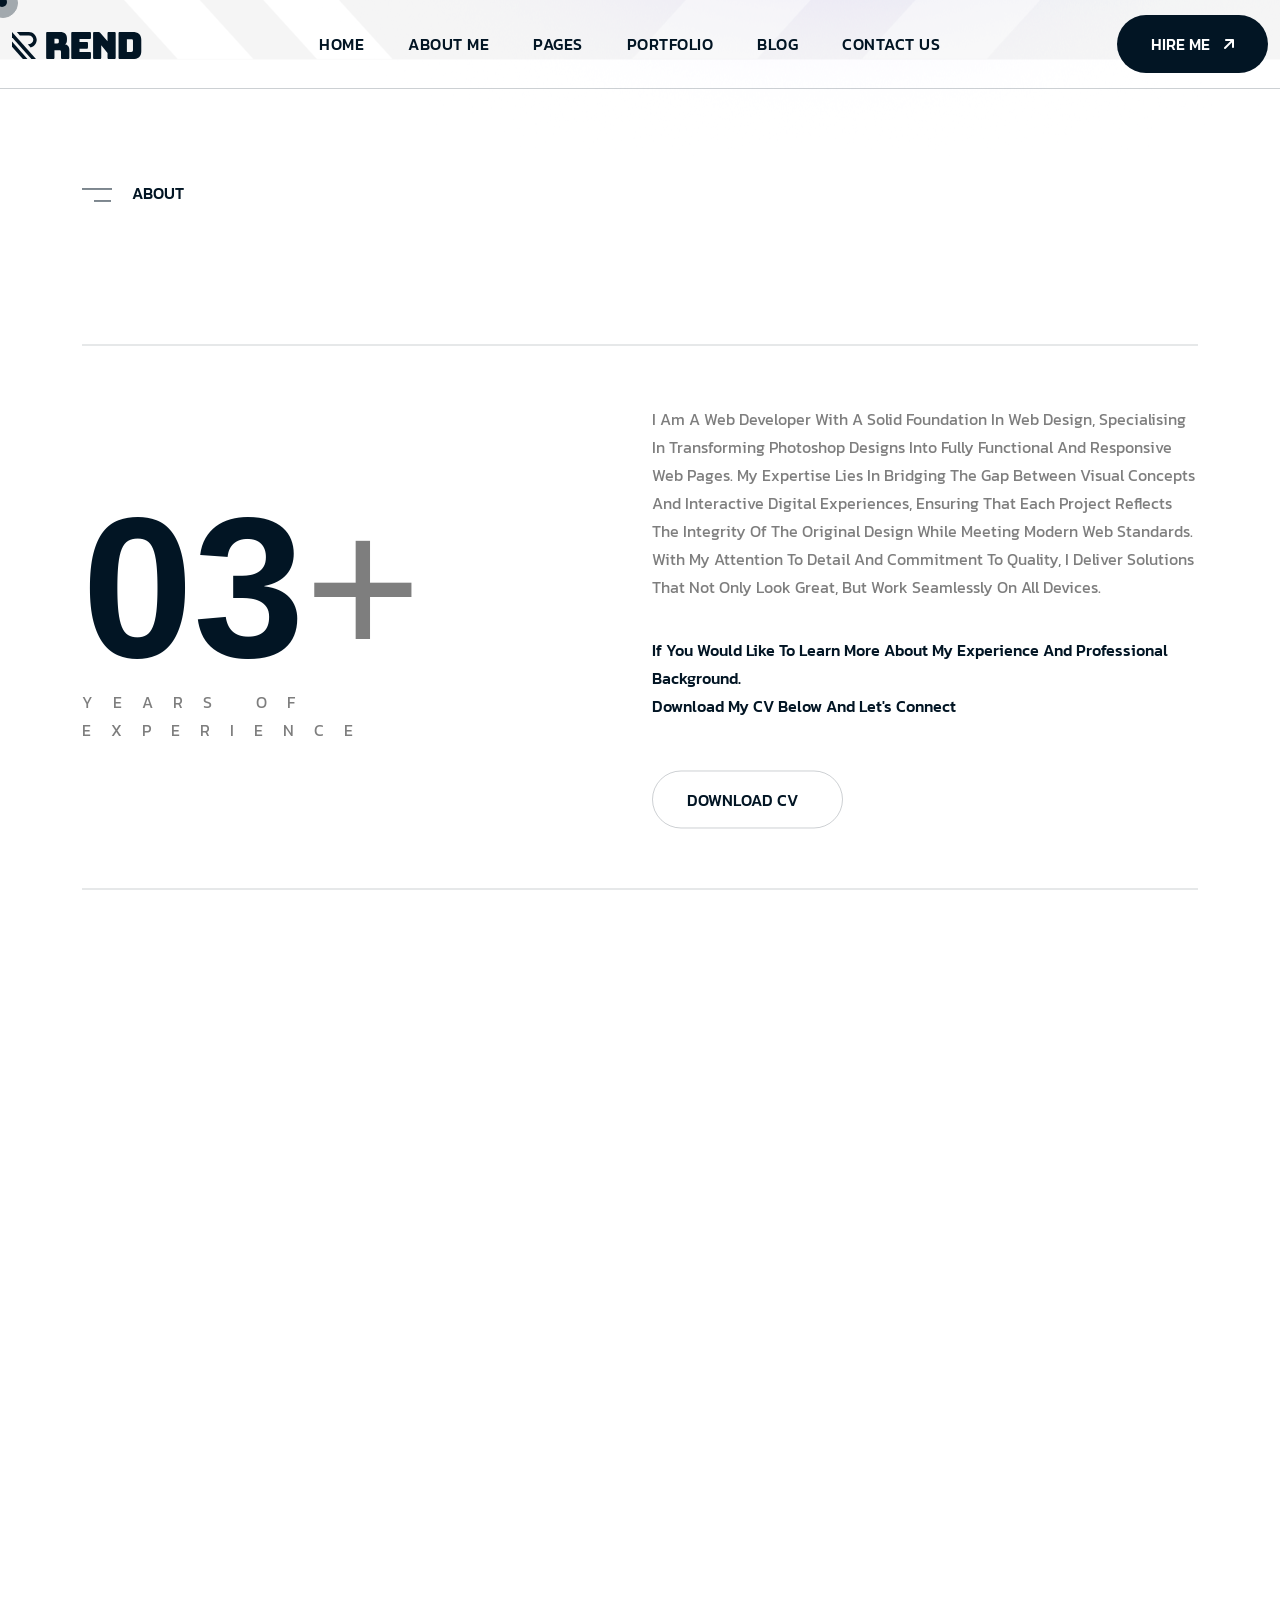
==== commit c52f3c2f: "up" ====
--- a/index.html
+++ b/index.html
@@ -330,15 +330,13 @@
                                         work seamlessly on all devices.
                                     </p>
                                     <b class="wow fadeInUp" data-wow-delay=".5s">
-                                        My goal is simple — to keep learning, improving, and creating meaningful web
-                                        experiences. I’m always excited to collaborate, explore new technologies, and
-                                        bring creative ideas to life.
+                                        If you would like to learn more about my experience and professional background.
+                                        <br>
+                                        Download my CV below and let's connect
                                     </b>
                                     <div class="hero-btn">
-                                        <a href="about.html" class="theme-btn wow fadeInUp" data-wow-delay=".5s">know
-                                            more <i class="fa-solid fa-arrow-up-right"></i></a>
-                                        <a href="contact.html" class="theme-btn wow fadeInUp"
-                                            data-wow-delay=".5s">download cv <i class="fa-light fa-download"></i></a>
+                                        <a href="#" class="theme-btn wow fadeInUp" data-wow-delay=".5s">Download cv <i
+                                                cclass="fa-light fa-download"></i></a>
                                     </div>
                                 </div>
                             </div>
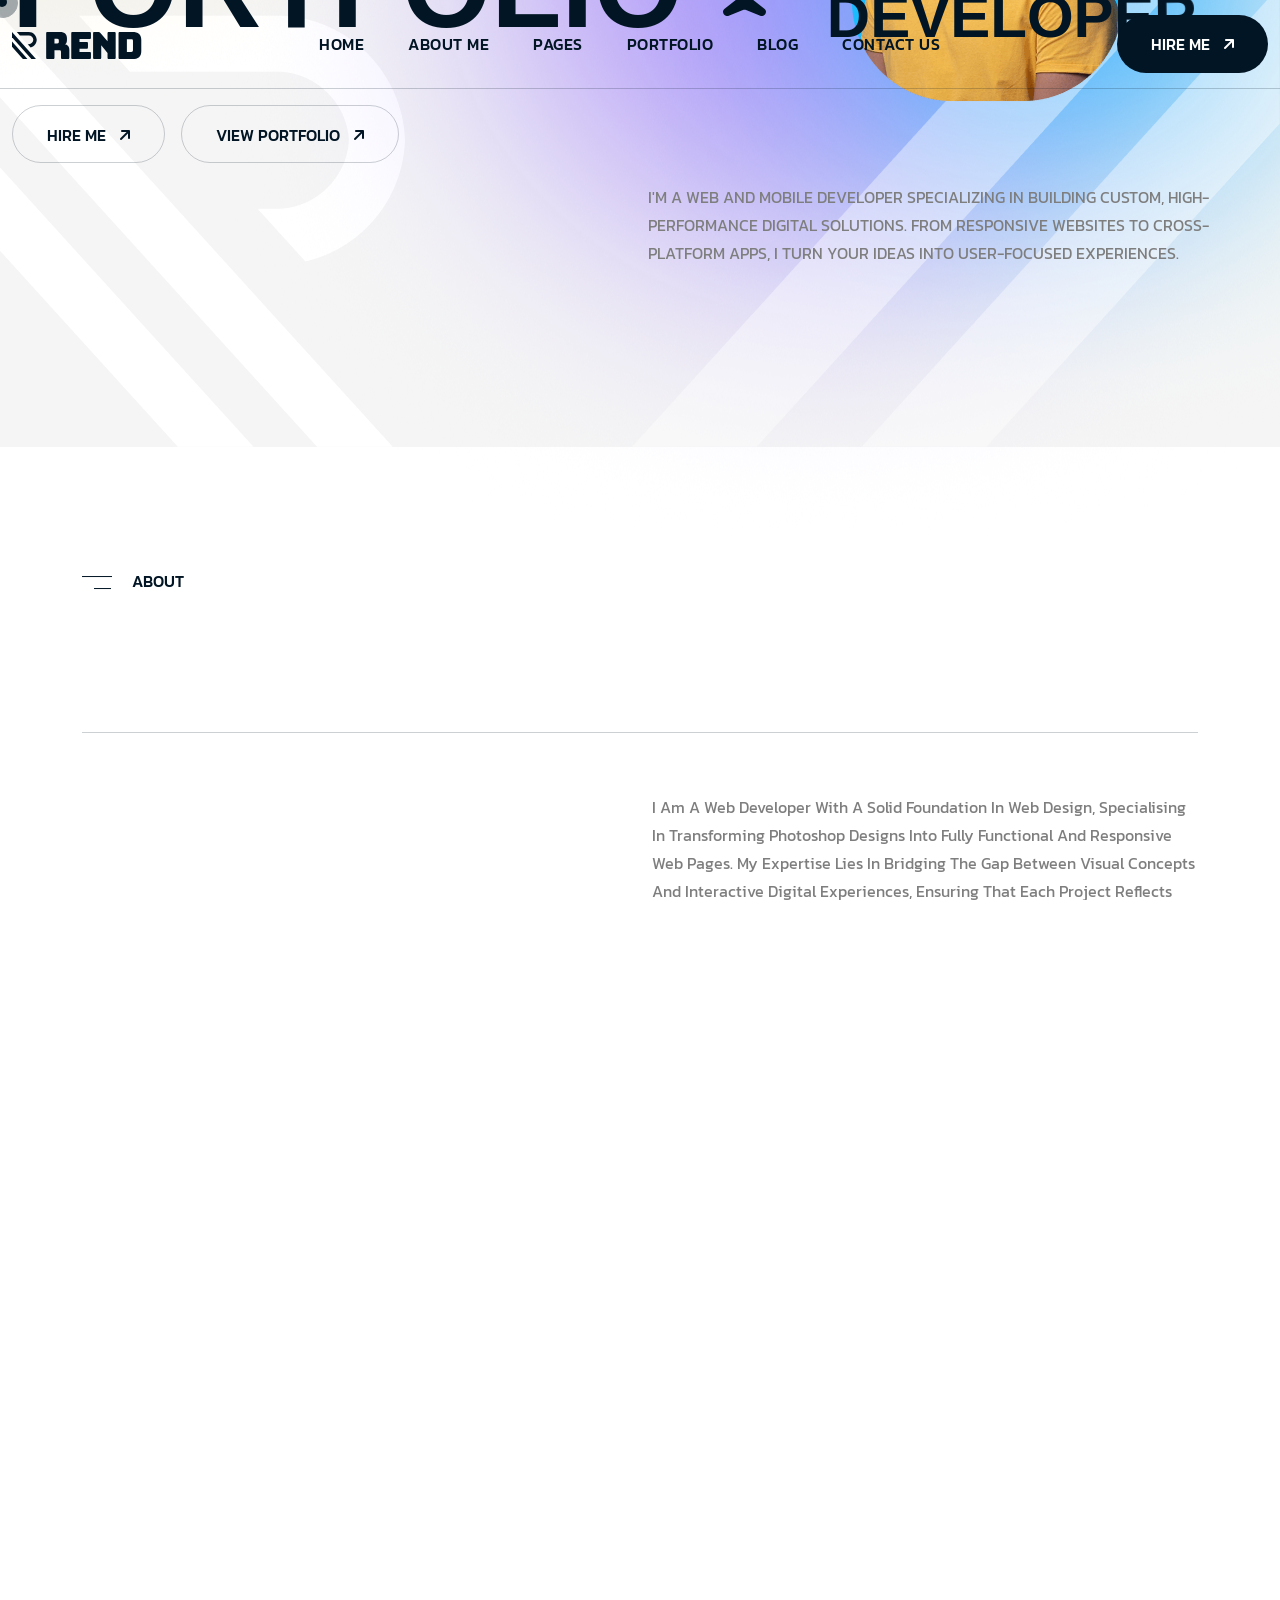
==== commit 6a069c9a: "up" ====
--- a/index.html
+++ b/index.html
@@ -346,8 +346,18 @@
             </section>
 
             <!-- Skill Section Start -->
-            <section class="skill-section-2 section-padding fix">
+            <section class="skill-section-2 section-padding fix" style="margin-top: -11%;">
                 <div class="container">
+                    <div class="section-title-area" style="margin-bottom: 13%;">
+                        <div class="section-title">
+                            <span class="sub-title">
+                                Skills
+                            </span>
+                            <h2 class="hero_title tv_hero_title hero_title_1">
+                                Building Impact Through Technology
+                            </h2>
+                        </div>
+                    </div>
                     <div class="swiper skills-slider">
                         <div class="swiper-wrapper">
                             <div class="swiper-slide">
@@ -364,9 +374,9 @@
                                                 <img src="assets/img/home-2/skill/skill-icon-01.png" alt="img">
                                             </div>
                                             <h2>
-                                                <span class="count">90</span>%
+                                                HTML
                                             </h2>
-                                            <p>tailwind css</p>
+                                            <p>Structured web content</p>
                                         </div>
 
                                     </div>
@@ -383,12 +393,12 @@
                                         </svg>
                                         <div class="content">
                                             <div class="icon">
-                                                <img src="assets/img/home-2/skill/skill-icon-02.png" alt="img">
+                                                <img src="assets/img/home-2/skill/skill-icon-01.png" alt="img">
                                             </div>
                                             <h2>
-                                                <span class="count">95</span>%
+                                                CSS
                                             </h2>
-                                            <p>visual studio</p>
+                                            <p>Modern responsive styling</p>
                                         </div>
 
                                     </div>
@@ -405,12 +415,12 @@
                                         </svg>
                                         <div class="content">
                                             <div class="icon">
-                                                <img src="assets/img/home-2/skill/skill-icon-03.png" alt="img">
+                                                <img src="assets/img/home-2/skill/skill-icon-01.png" alt="img">
                                             </div>
                                             <h2>
-                                                <span class="count">93</span>%
+                                                Javascript
                                             </h2>
-                                            <p>flutter</p>
+                                            <p>Dynamic web interactions</p>
                                         </div>
 
                                     </div>
@@ -427,12 +437,12 @@
                                         </svg>
                                         <div class="content">
                                             <div class="icon">
-                                                <img src="assets/img/home-2/skill/skill-icon-04.png" alt="img">
+                                                <img src="assets/img/home-2/skill/skill-icon-01.png" alt="img">
                                             </div>
                                             <h2>
-                                                <span class="count">99</span>%
+                                                JQUERY
                                             </h2>
-                                            <p>python</p>
+                                            <p>Simplified DOM manipulation</p>
                                         </div>
 
                                     </div>
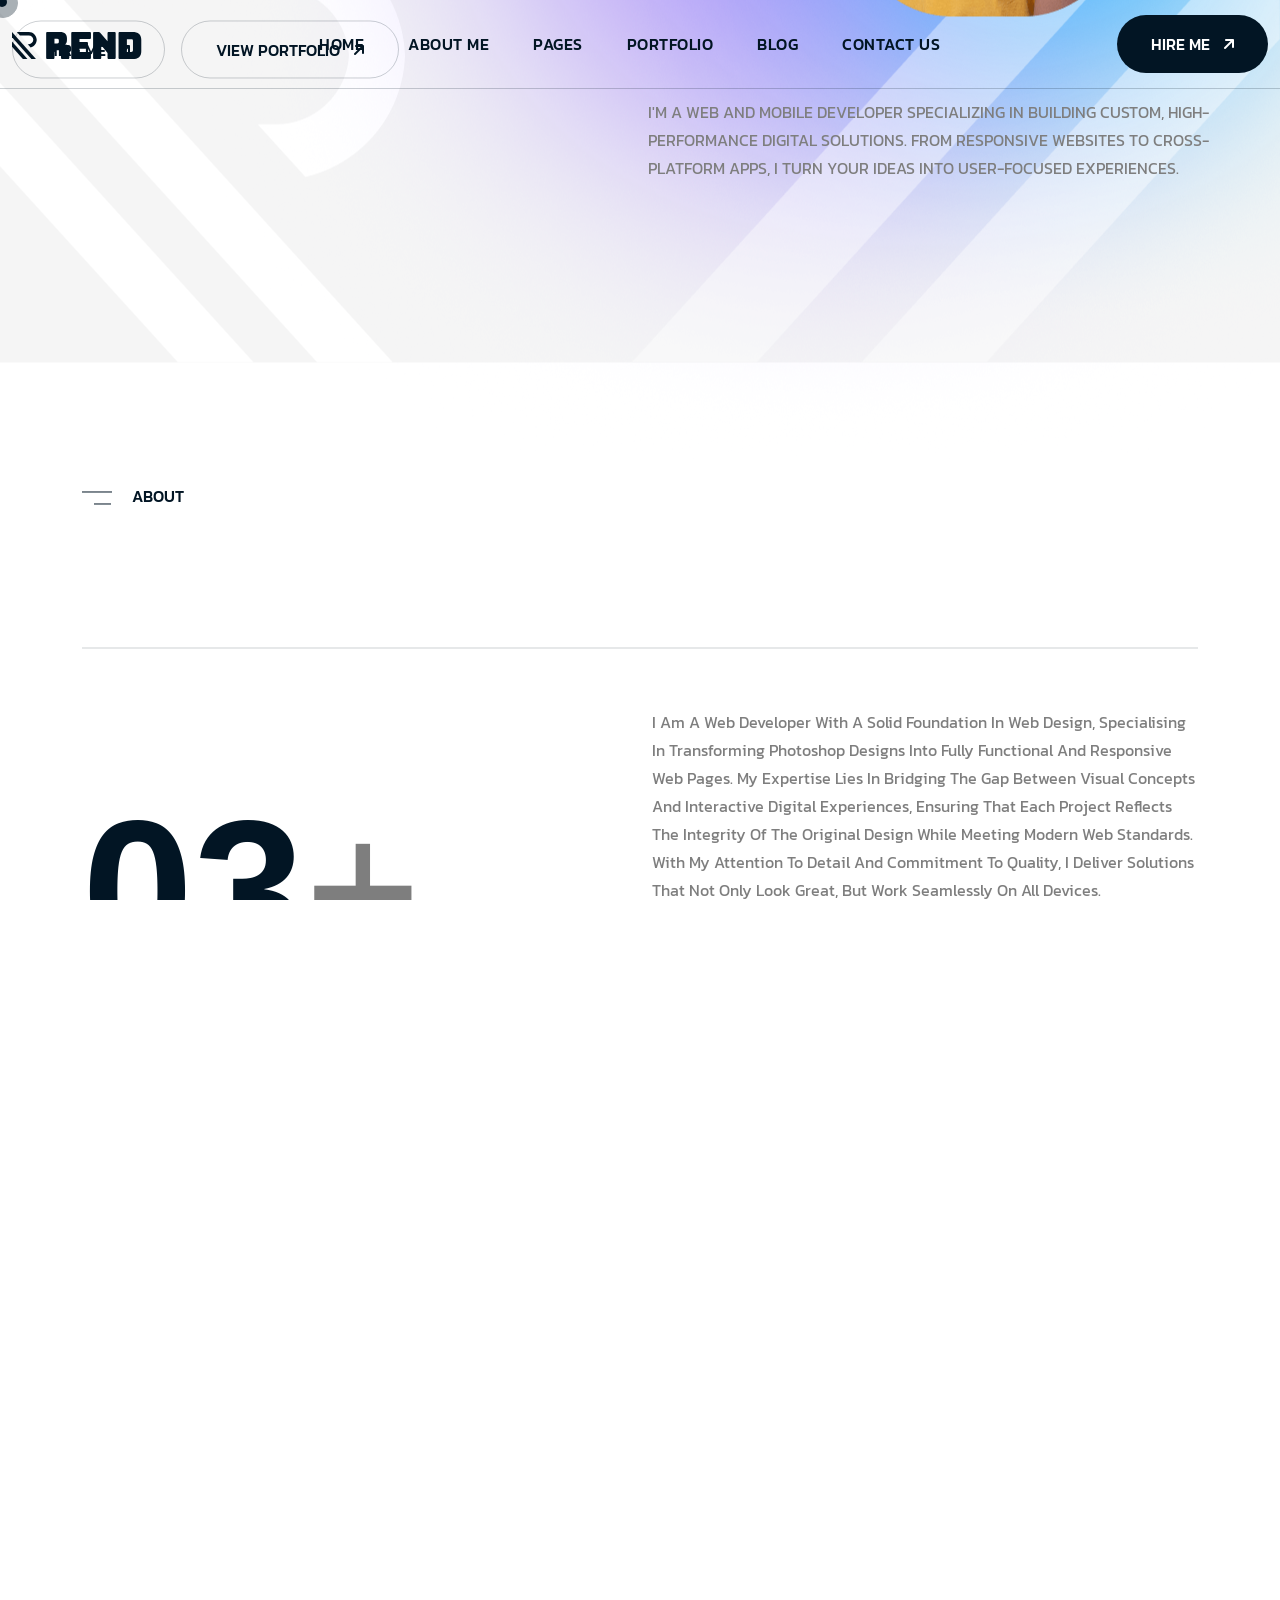
==== commit 0b1312e4: "up" ====
--- a/index.html
+++ b/index.html
@@ -448,6 +448,160 @@
                                     </div>
                                 </div>
                             </div>
+                            <div class="swiper-slide">
+                                <div class="skill-box-items-2">
+                                    <div class="bg-shape">
+                                        <svg width="330" height="339" viewBox="0 0 330 339" fill="none"
+                                            xmlns="http://www.w3.org/2000/svg">
+                                            <path
+                                                d="M0 56.972C0 52.0277 3.61339 47.8256 8.50195 47.0849L318.502 0.115174C324.553 -0.801583 330 3.88267 330 10.0023V328.373C330 333.896 325.523 338.373 320 338.373H9.99999C4.47714 338.373 0 333.896 0 328.373V56.972Z"
+                                                fill="#F5F5F5" />
+                                        </svg>
+                                        <div class="content">
+                                            <div class="icon">
+                                                <img src="assets/img/home-2/skill/skill-icon-01.png" alt="img">
+                                            </div>
+                                            <h2>
+                                                Angular
+                                            </h2>
+                                            <p>Scalable enterprise applications</p>
+                                        </div>
+
+                                    </div>
+                                </div>
+                            </div>
+                            <div class="swiper-slide">
+                                <div class="skill-box-items-2">
+                                    <div class="bg-shape">
+                                        <svg width="330" height="339" viewBox="0 0 330 339" fill="none"
+                                            xmlns="http://www.w3.org/2000/svg">
+                                            <path
+                                                d="M0 56.972C0 52.0277 3.61339 47.8256 8.50195 47.0849L318.502 0.115174C324.553 -0.801583 330 3.88267 330 10.0023V328.373C330 333.896 325.523 338.373 320 338.373H9.99999C4.47714 338.373 0 333.896 0 328.373V56.972Z"
+                                                fill="#F5F5F5" />
+                                        </svg>
+                                        <div class="content">
+                                            <div class="icon">
+                                                <img src="assets/img/home-2/skill/skill-icon-01.png" alt="img">
+                                            </div>
+                                            <h2>
+                                                React Js
+                                            </h2>
+                                            <p>Interactive user interfaces</p>
+                                        </div>
+
+                                    </div>
+                                </div>
+                            </div>
+                            <div class="swiper-slide">
+                                <div class="skill-box-items-2">
+                                    <div class="bg-shape">
+                                        <svg width="330" height="339" viewBox="0 0 330 339" fill="none"
+                                            xmlns="http://www.w3.org/2000/svg">
+                                            <path
+                                                d="M0 56.972C0 52.0277 3.61339 47.8256 8.50195 47.0849L318.502 0.115174C324.553 -0.801583 330 3.88267 330 10.0023V328.373C330 333.896 325.523 338.373 320 338.373H9.99999C4.47714 338.373 0 333.896 0 328.373V56.972Z"
+                                                fill="#F5F5F5" />
+                                        </svg>
+                                        <div class="content">
+                                            <div class="icon">
+                                                <img src="assets/img/home-2/skill/skill-icon-01.png" alt="img">
+                                            </div>
+                                            <h2>
+                                                React Native
+                                            </h2>
+                                            <p>Cross-platform mobile apps</p>
+                                        </div>
+
+                                    </div>
+                                </div>
+                            </div>
+                            <div class="swiper-slide">
+                                <div class="skill-box-items-2">
+                                    <div class="bg-shape">
+                                        <svg width="330" height="339" viewBox="0 0 330 339" fill="none"
+                                            xmlns="http://www.w3.org/2000/svg">
+                                            <path
+                                                d="M0 56.972C0 52.0277 3.61339 47.8256 8.50195 47.0849L318.502 0.115174C324.553 -0.801583 330 3.88267 330 10.0023V328.373C330 333.896 325.523 338.373 320 338.373H9.99999C4.47714 338.373 0 333.896 0 328.373V56.972Z"
+                                                fill="#F5F5F5" />
+                                        </svg>
+                                        <div class="content">
+                                            <div class="icon">
+                                                <img src="assets/img/home-2/skill/skill-icon-01.png" alt="img">
+                                            </div>
+                                            <h2>
+                                                Node JS
+                                            </h2>
+                                            <p>Server-side JavaScript runtime</p>
+                                        </div>
+
+                                    </div>
+                                </div>
+                            </div>
+                            <div class="swiper-slide">
+                                <div class="skill-box-items-2">
+                                    <div class="bg-shape">
+                                        <svg width="330" height="339" viewBox="0 0 330 339" fill="none"
+                                            xmlns="http://www.w3.org/2000/svg">
+                                            <path
+                                                d="M0 56.972C0 52.0277 3.61339 47.8256 8.50195 47.0849L318.502 0.115174C324.553 -0.801583 330 3.88267 330 10.0023V328.373C330 333.896 325.523 338.373 320 338.373H9.99999C4.47714 338.373 0 333.896 0 328.373V56.972Z"
+                                                fill="#F5F5F5" />
+                                        </svg>
+                                        <div class="content">
+                                            <div class="icon">
+                                                <img src="assets/img/home-2/skill/skill-icon-01.png" alt="img">
+                                            </div>
+                                            <h2>
+                                                JAVA
+                                            </h2>
+                                            <p>Robust backend development</p>
+                                        </div>
+
+                                    </div>
+                                </div>
+                            </div>
+                            <div class="swiper-slide">
+                                <div class="skill-box-items-2">
+                                    <div class="bg-shape">
+                                        <svg width="330" height="339" viewBox="0 0 330 339" fill="none"
+                                            xmlns="http://www.w3.org/2000/svg">
+                                            <path
+                                                d="M0 56.972C0 52.0277 3.61339 47.8256 8.50195 47.0849L318.502 0.115174C324.553 -0.801583 330 3.88267 330 10.0023V328.373C330 333.896 325.523 338.373 320 338.373H9.99999C4.47714 338.373 0 333.896 0 328.373V56.972Z"
+                                                fill="#F5F5F5" />
+                                        </svg>
+                                        <div class="content">
+                                            <div class="icon">
+                                                <img src="assets/img/home-2/skill/skill-icon-01.png" alt="img">
+                                            </div>
+                                            <h2>
+                                                Python
+                                            </h2>
+                                            <p>Versatile backend solutions</p>
+                                        </div>
+
+                                    </div>
+                                </div>
+                            </div>
+                            <div class="swiper-slide">
+                                <div class="skill-box-items-2">
+                                    <div class="bg-shape">
+                                        <svg width="330" height="339" viewBox="0 0 330 339" fill="none"
+                                            xmlns="http://www.w3.org/2000/svg">
+                                            <path
+                                                d="M0 56.972C0 52.0277 3.61339 47.8256 8.50195 47.0849L318.502 0.115174C324.553 -0.801583 330 3.88267 330 10.0023V328.373C330 333.896 325.523 338.373 320 338.373H9.99999C4.47714 338.373 0 333.896 0 328.373V56.972Z"
+                                                fill="#F5F5F5" />
+                                        </svg>
+                                        <div class="content">
+                                            <div class="icon">
+                                                <img src="assets/img/home-2/skill/skill-icon-01.png" alt="img">
+                                            </div>
+                                            <h2>
+                                                MongoDB
+                                            </h2>
+                                            <p>NoSQL scalable database</p>
+                                        </div>
+
+                                    </div>
+                                </div>
+                            </div>
                         </div>
                         <div class="swiper-dot text-center pt-5">
                             <div class="dot"></div>
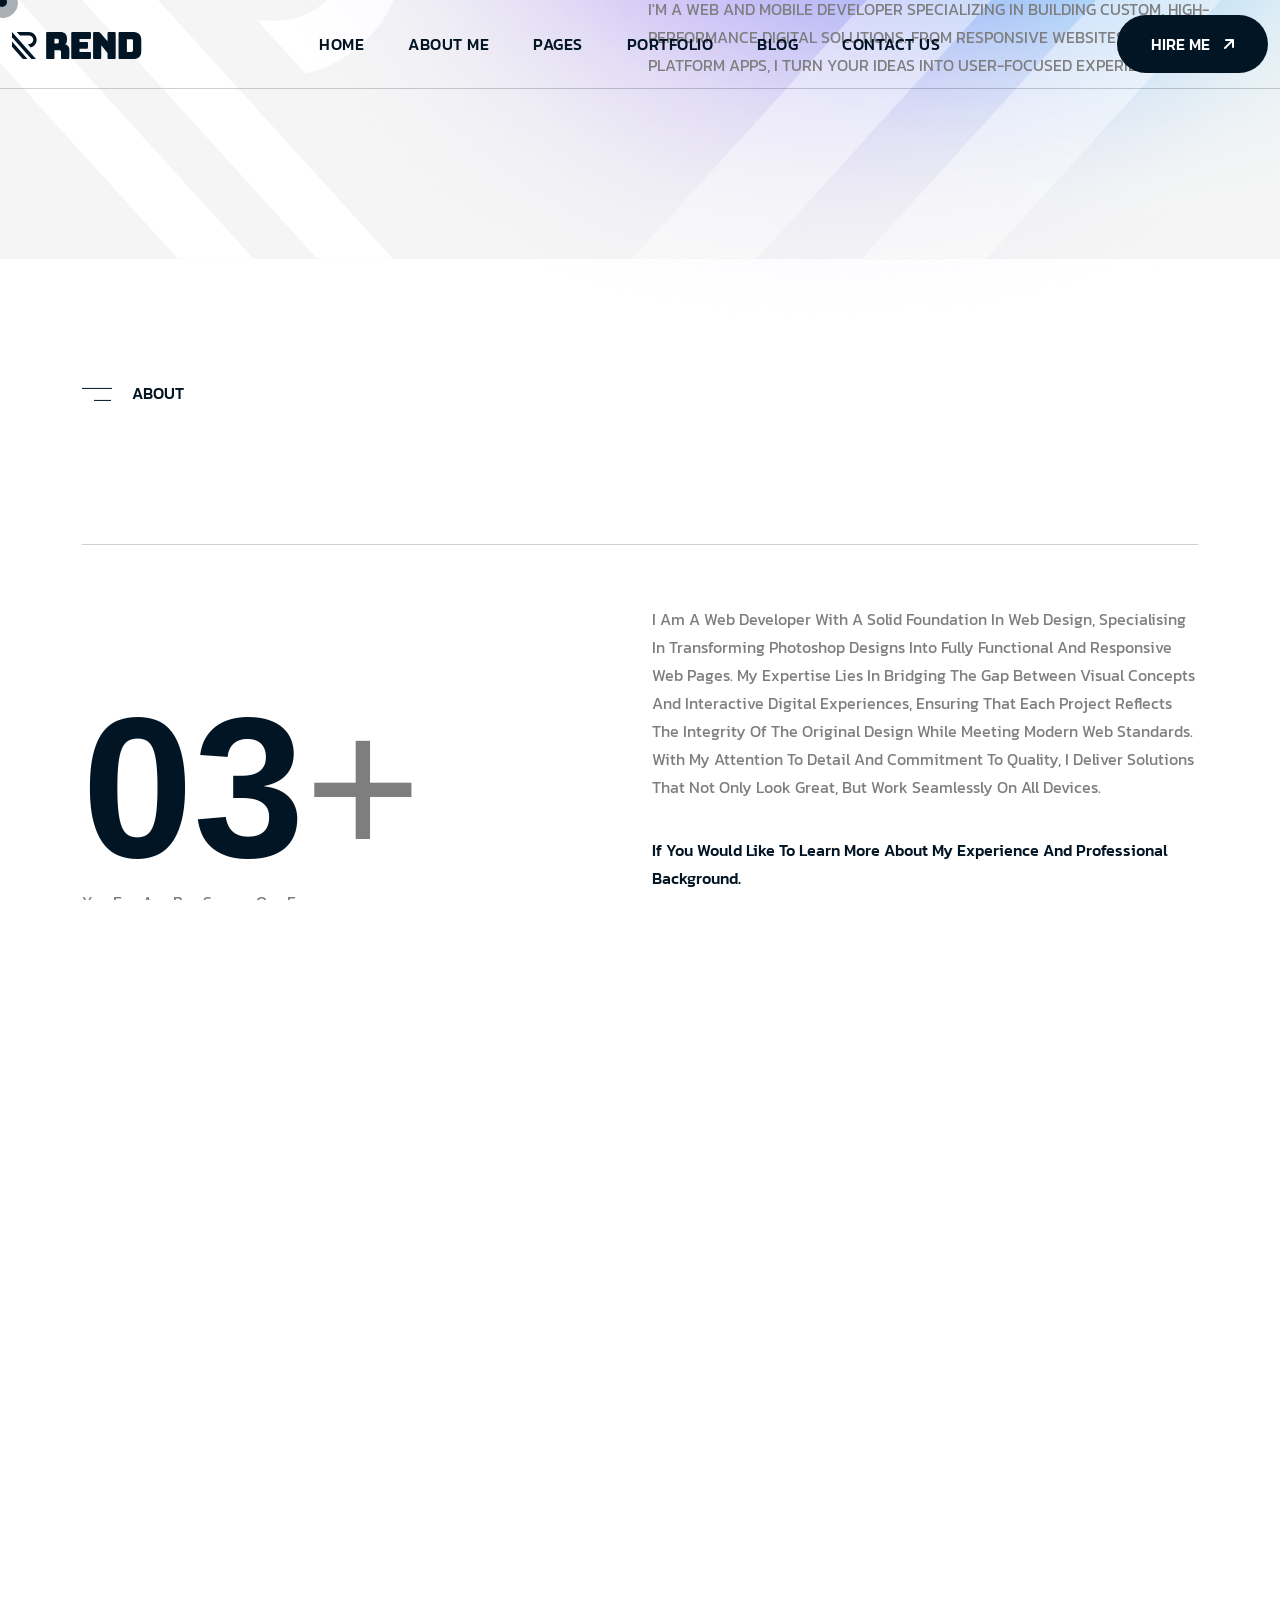
==== commit a31b3967: "up" ====
--- a/index.html
+++ b/index.html
@@ -623,8 +623,8 @@
                                 <span class="sub-title">
                                     what i do?
                                 </span>
-                                <h2 class="text-splite-up">
-                                    best service
+                                <h2 class="text-splite-up" style="scale: .8;transform: translateX(-10%);">
+                                    Our Services
                                 </h2>
                             </div>
                             <div class="bottom-icon">
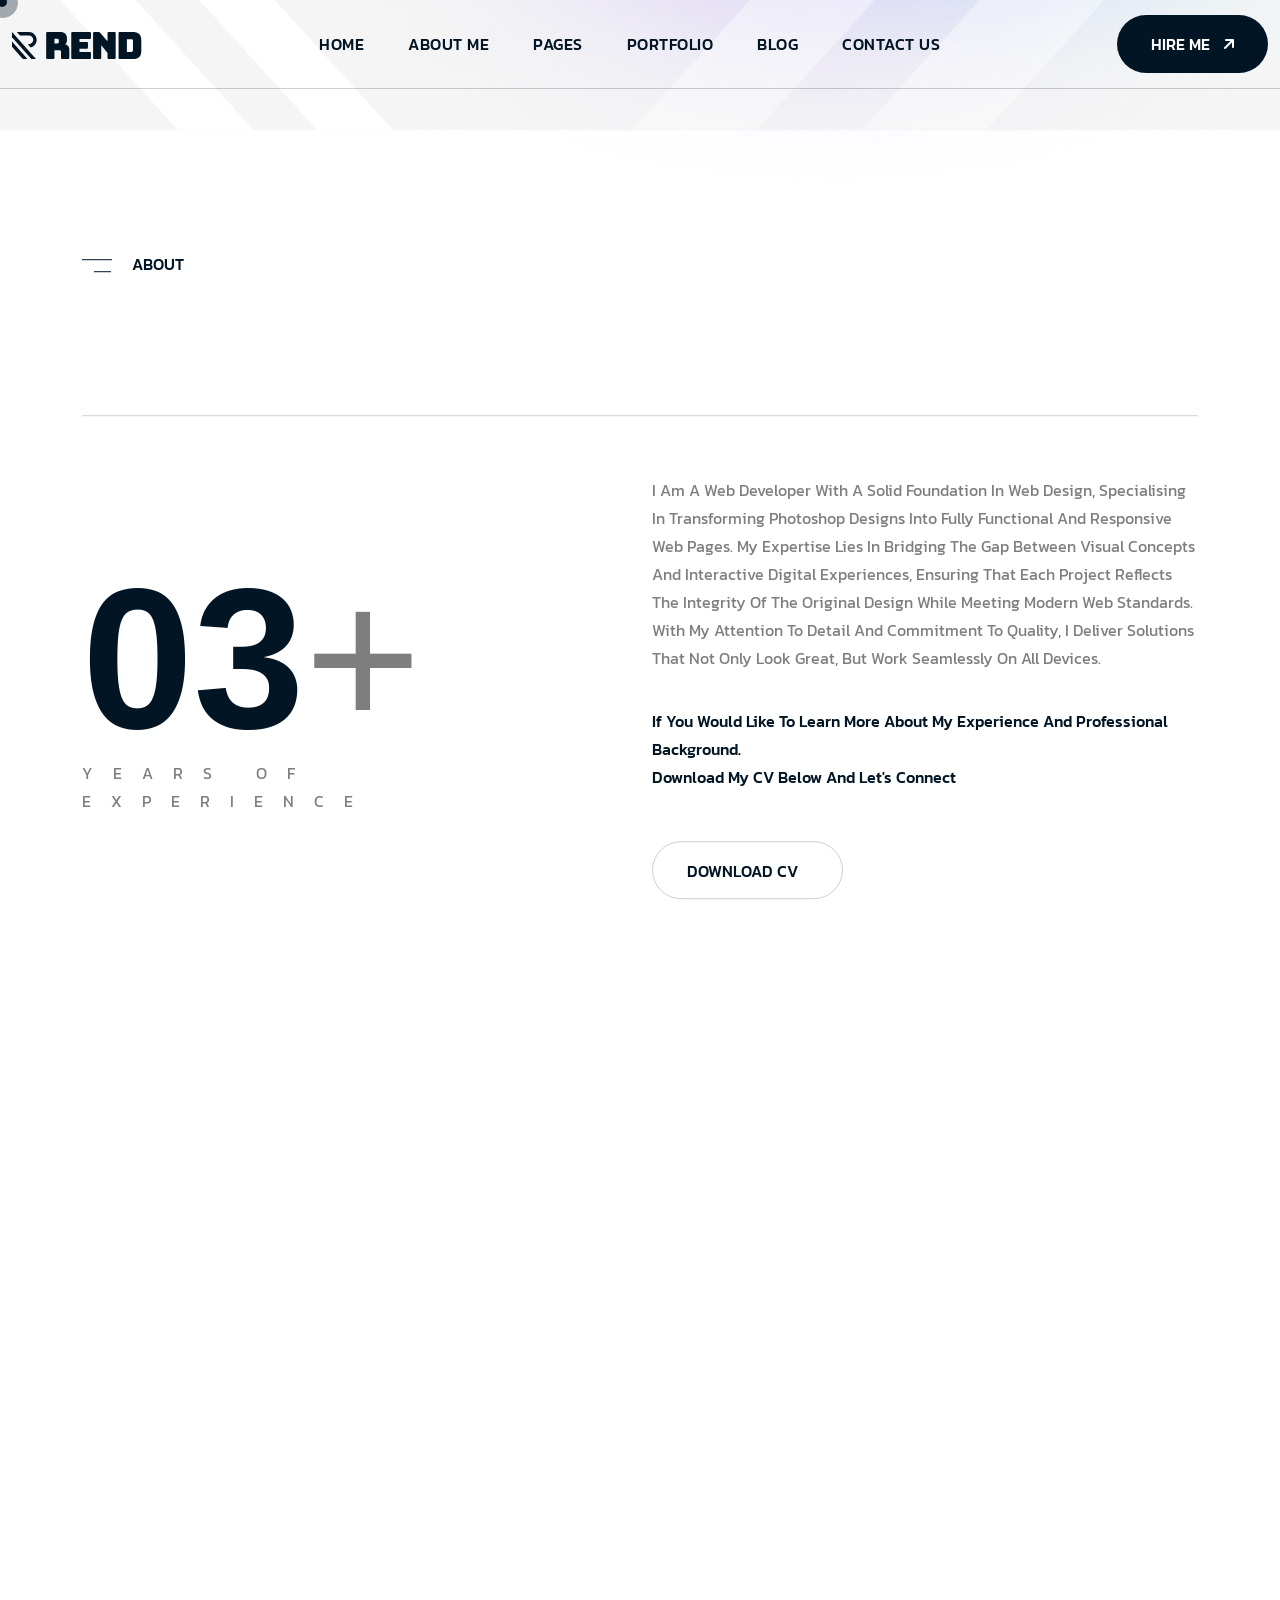
==== commit 8b5d85ee: "up" ====
--- a/index.html
+++ b/index.html
@@ -638,45 +638,24 @@
                                         <div class="icon">
                                             <img src="assets/img/home-2/icon/icon1.svg" alt="">
                                         </div>
-                                        <h3><a href="service-details.html">Mobile App development</a></h3>
+                                        <h3><a href="service-details.html">Website Development</a></h3>
                                         <p>
-                                            I offer a range of professional services designed to meet your business
-                                            needs with precision and creativity
+                                            Modern, responsive, and scalable web solutions tailored to your business
+                                            needs and user experience goals.
                                         </p>
                                     </div>
-                                    <a href="service-details.html" class="arrow-icon">
-                                        <i class="fa-solid fa-arrow-up-right"></i>
-                                    </a>
                                 </li>
                                 <li class="wow fadeInUp" data-wow-delay=".5s">
                                     <div class="content">
                                         <div class="icon">
                                             <img src="assets/img/home-2/icon/icon2.svg" alt="">
                                         </div>
-                                        <h3><a href="service-details.html">website development</a></h3>
+                                        <h3><a href="service-details.html">Mobile App Development</a></h3>
                                         <p>
-                                            I offer a range of professional services designed to meet your business
-                                            needs with precision and creativity
+                                            Cross-platform mobile apps crafted for smooth performance, intuitive design,
+                                            and seamless user engagement on all devices.
                                         </p>
                                     </div>
-                                    <a href="service-details.html" class="arrow-icon">
-                                        <i class="fa-solid fa-arrow-up-right"></i>
-                                    </a>
-                                </li>
-                                <li class="wow fadeInUp" data-wow-delay=".3s">
-                                    <div class="content">
-                                        <div class="icon">
-                                            <img src="assets/img/home-2/icon/icon3.svg" alt="">
-                                        </div>
-                                        <h3><a href="service-details.html">Full-Stack Development</a></h3>
-                                        <p>
-                                            I offer a range of professional services designed to meet your business
-                                            needs with precision and creativity
-                                        </p>
-                                    </div>
-                                    <a href="service-details.html" class="arrow-icon">
-                                        <i class="fa-solid fa-arrow-up-right"></i>
-                                    </a>
                                 </li>
                                 <li class="wow fadeInUp" data-wow-delay=".5s">
                                     <div class="content">
@@ -685,512 +664,29 @@
                                         </div>
                                         <h3><a href="service-details.html">E-commerce Development</a></h3>
                                         <p>
-                                            I offer a range of professional services designed to meet your business
-                                            needs with precision and creativity
+                                            I create custom e-commerce websites for online shops and sellers who want to
+                                            grow their business online.
+                                            From sleek online shops to feature-rich marketplace platforms.
                                         </p>
                                     </div>
-                                    <a href="service-details.html" class="arrow-icon">
-                                        <i class="fa-solid fa-arrow-up-right"></i>
-                                    </a>
+                                </li>
+                                <li class="wow fadeInUp" data-wow-delay=".5s">
+                                    <div class="content">
+                                        <div class="icon">
+                                            <img src="assets/img/home-2/icon/icon4.svg" alt="">
+                                        </div>
+                                        <h3><a href="service-details.html">Marketing Digital</a></h3>
+                                        <p>
+                                            I provide smart digital marketing solutions to help brands grow and stand
+                                            out online.
+                                            From strategy and content to performance-focused campaigns.
+                                            With a focus on visibility, engagement and real results.
+                                        </p>
+                                    </div>
                                 </li>
                             </ul>
                         </div>
                     </div>
-                </div>
-            </section>
-
-            <!-- Work Experience Section Start -->
-            <section class="work-experience-section-1 section-padding pb-0">
-                <div class="container">
-                    <div class="feature-work-experience-wrap fix">
-
-                        <!-- Preview Slider -->
-                        <div class="feature-work-experience-preview">
-                            <div class="feature-work-experience-preview-slider fw_preview_slider_active">
-                                <div class="swiper-wrapper">
-                                    <div class="swiper-slide">
-                                        <div class="feature-work-experience-preview-slider-item wa-fix wa-img-cover">
-                                            <img src="assets/img/home-1/work-experience/c1.png" alt="img">
-                                        </div>
-                                    </div>
-                                    <div class="swiper-slide">
-                                        <div class="feature-work-experience-preview-slider-item wa-fix wa-img-cover">
-                                            <img src="assets/img/home-1/work-experience/c2.png" alt="img">
-                                        </div>
-                                    </div>
-                                    <div class="swiper-slide">
-                                        <div class="feature-work-experience-preview-slider-item wa-fix wa-img-cover">
-                                            <img src="assets/img/home-1/work-experience/c3.png" alt="img">
-                                        </div>
-                                    </div>
-                                    <div class="swiper-slide">
-                                        <div class="feature-work-experience-preview-slider-item wa-fix wa-img-cover">
-                                            <img src="assets/img/home-1/work-experience/c4.png" alt="img">
-                                        </div>
-                                    </div>
-                                    <div class="swiper-slide">
-                                        <div class="feature-work-experience-preview-slider-item wa-fix wa-img-cover">
-                                            <img src="assets/img/home-1/work-experience/c5.png" alt="img">
-                                        </div>
-                                    </div>
-                                    <div class="swiper-slide">
-                                        <div class="feature-work-experience-preview-slider-item wa-fix wa-img-cover">
-                                            <img src="assets/img/home-1/work-experience/c6.png" alt="img">
-                                        </div>
-                                    </div>
-                                    <div class="swiper-slide">
-                                        <div class="feature-work-experience-preview-slider-item wa-fix wa-img-cover">
-                                            <img src="assets/img/home-1/work-experience/c7.png" alt="img">
-                                        </div>
-                                    </div>
-                                    <div class="swiper-slide">
-                                        <div class="feature-work-experience-preview-slider-item wa-fix wa-img-cover">
-                                            <img src="assets/img/home-1/work-experience/c2.png" alt="img">
-                                        </div>
-                                    </div>
-                                    <div class="swiper-slide">
-                                        <div class="feature-work-experience-preview-slider-item wa-fix wa-img-cover">
-                                            <img src="assets/img/home-1/work-experience/c3.png" alt="img">
-                                        </div>
-                                    </div>
-                                    <div class="swiper-slide">
-                                        <div class="feature-work-experience-preview-slider-item wa-fix wa-img-cover">
-                                            <img src="assets/img/home-1/work-experience/c4.png" alt="img">
-                                        </div>
-                                    </div>
-                                    <div class="swiper-slide">
-                                        <div class="feature-work-experience-preview-slider-item wa-fix wa-img-cover">
-                                            <img src="assets/img/home-1/work-experience/c1.png" alt="img">
-                                        </div>
-                                    </div>
-                                    <div class="swiper-slide">
-                                        <div class="feature-work-experience-preview-slider-item wa-fix wa-img-cover">
-                                            <img src="assets/img/home-1/work-experience/c6.png" alt="img">
-                                        </div>
-                                    </div>
-                                    <div class="swiper-slide">
-                                        <div class="feature-work-experience-preview-slider-item wa-fix wa-img-cover">
-                                            <img src="assets/img/home-1/work-experience/c7.png" alt="img">
-                                        </div>
-                                    </div>
-                                </div>
-                            </div>
-                        </div>
-                        <!-- Main Slider -->
-                        <div class="feature-work-experience-main-slider fw_main_slider_active wa-fix">
-                            <div class="swiper-wrapper">
-                                <div class="swiper-slide">
-                                    <div class="feature-work-experience-main-slider-single">
-                                        <div class="client-info-items">
-                                            <div class="client-img">
-                                                <img src="assets/img/home-1/work-experience/info-1.png" alt="img">
-                                            </div>
-                                            <div class="info-content">
-                                                <h3>ABC Tech Ltd</h3>
-                                                <span>Jan 2022 – Present</span>
-                                            </div>
-                                        </div>
-                                        <div class="info-item">
-                                            <h4>UI/UX Designer</h4>
-                                            <div class="text-cont">
-                                                <p class="mb-4">
-                                                    Designed 20+ mobile and web app interfaces using Figma & Adobe XD.
-                                                </p>
-                                                <p>
-                                                    Increased client conversion rates by up to 40% with improved design
-                                                    systems.
-                                                </p>
-                                            </div>
-                                        </div>
-                                    </div>
-                                </div>
-                                <div class="swiper-slide">
-                                    <div class="feature-work-experience-main-slider-single">
-                                        <div class="client-info-items">
-                                            <div class="client-img">
-                                                <img src="assets/img/home-1/work-experience/info-2.png" alt="img">
-                                            </div>
-                                            <div class="info-content">
-                                                <h3>ABC2 Tech Ltd</h3>
-                                                <span>Jan 2022 – Present</span>
-                                            </div>
-                                        </div>
-                                        <div class="info-item">
-                                            <h4>UI/UX Designer</h4>
-                                            <div class="text-cont">
-                                                <p class="mb-4">
-                                                    Designed 20+ mobile and web app interfaces using Figma & Adobe XD.
-                                                </p>
-                                                <p>
-                                                    Increased client conversion rates by up to 40% with improved design
-                                                    systems.
-                                                </p>
-                                            </div>
-                                        </div>
-                                    </div>
-                                </div>
-                                <div class="swiper-slide">
-                                    <div class="feature-work-experience-main-slider-single">
-                                        <div class="client-info-items">
-                                            <div class="client-img">
-                                                <img src="assets/img/home-1/work-experience/info-3.png" alt="img">
-                                            </div>
-                                            <div class="info-content">
-                                                <h3>ABC3 Tech Ltd</h3>
-                                                <span>Jan 2022 – Present</span>
-                                            </div>
-                                        </div>
-                                        <div class="info-item">
-                                            <h4>UI/UX Designer</h4>
-                                            <div class="text-cont">
-                                                <p class="mb-4">
-                                                    Designed 20+ mobile and web app interfaces using Figma & Adobe XD.
-                                                </p>
-                                                <p>
-                                                    Increased client conversion rates by up to 40% with improved design
-                                                    systems.
-                                                </p>
-                                            </div>
-                                        </div>
-                                    </div>
-                                </div>
-                                <div class="swiper-slide">
-                                    <div class="feature-work-experience-main-slider-single">
-                                        <div class="client-info-items">
-                                            <div class="client-img">
-                                                <img src="assets/img/home-1/work-experience/info-4.png" alt="img">
-                                            </div>
-                                            <div class="info-content">
-                                                <h3>ABC4 Tech Ltd</h3>
-                                                <span>Jan 2022 – Present</span>
-                                            </div>
-                                        </div>
-                                        <div class="info-item">
-                                            <h4>UI/UX Designer</h4>
-                                            <div class="text-cont">
-                                                <p class="mb-4">
-                                                    Designed 20+ mobile and web app interfaces using Figma & Adobe XD.
-                                                </p>
-                                                <p>
-                                                    Increased client conversion rates by up to 40% with improved design
-                                                    systems.
-                                                </p>
-                                            </div>
-                                        </div>
-                                    </div>
-                                </div>
-                                <div class="swiper-slide">
-                                    <div class="feature-work-experience-main-slider-single">
-                                        <div class="client-info-items">
-                                            <div class="client-img">
-                                                <img src="assets/img/home-1/work-experience/info-5.png" alt="img">
-                                            </div>
-                                            <div class="info-content">
-                                                <h3>ABC49 Tech Ltd</h3>
-                                                <span>Jan 2022 – Present</span>
-                                            </div>
-                                        </div>
-                                        <div class="info-item">
-                                            <h4>UI/UX Designer</h4>
-                                            <div class="text-cont">
-                                                <p class="mb-4">
-                                                    Designed 20+ mobile and web app interfaces using Figma & Adobe XD.
-                                                </p>
-                                                <p>
-                                                    Increased client conversion rates by up to 40% with improved design
-                                                    systems.
-                                                </p>
-                                            </div>
-                                        </div>
-                                    </div>
-                                </div>
-                                <div class="swiper-slide">
-                                    <div class="feature-work-experience-main-slider-single">
-                                        <div class="client-info-items">
-                                            <div class="client-img">
-                                                <img src="assets/img/home-1/work-experience/info-6.png" alt="img">
-                                            </div>
-                                            <div class="info-content">
-                                                <h3>ABC48 Tech Ltd</h3>
-                                                <span>Jan 2022 – Present</span>
-                                            </div>
-                                        </div>
-                                        <div class="info-item">
-                                            <h4>UI/UX Designer</h4>
-                                            <div class="text-cont">
-                                                <p class="mb-4">
-                                                    Designed 20+ mobile and web app interfaces using Figma & Adobe XD.
-                                                </p>
-                                                <p>
-                                                    Increased client conversion rates by up to 40% with improved design
-                                                    systems.
-                                                </p>
-                                            </div>
-                                        </div>
-                                    </div>
-                                </div>
-                                <div class="swiper-slide">
-                                    <div class="feature-work-experience-main-slider-single">
-                                        <div class="client-info-items">
-                                            <div class="client-img">
-                                                <img src="assets/img/home-1/work-experience/info-7.png" alt="img">
-                                            </div>
-                                            <div class="info-content">
-                                                <h3>ABC47 Tech Ltd</h3>
-                                                <span>Jan 2022 – Present</span>
-                                            </div>
-                                        </div>
-                                        <div class="info-item">
-                                            <h4>UI/UX Designer</h4>
-                                            <div class="text-cont">
-                                                <p class="mb-4">
-                                                    Designed 20+ mobile and web app interfaces using Figma & Adobe XD.
-                                                </p>
-                                                <p>
-                                                    Increased client conversion rates by up to 40% with improved design
-                                                    systems.
-                                                </p>
-                                            </div>
-                                        </div>
-                                    </div>
-                                </div>
-                                <div class="swiper-slide">
-                                    <div class="feature-work-experience-main-slider-single">
-                                        <div class="client-info-items">
-                                            <div class="client-img">
-                                                <img src="assets/img/home-1/work-experience/info-1.png" alt="img">
-                                            </div>
-                                            <div class="info-content">
-                                                <h3>ABC46 Tech Ltd</h3>
-                                                <span>Jan 2022 – Present</span>
-                                            </div>
-                                        </div>
-                                        <div class="info-item">
-                                            <h4>UI/UX Designer</h4>
-                                            <div class="text-cont">
-                                                <p class="mb-4">
-                                                    Designed 20+ mobile and web app interfaces using Figma & Adobe XD.
-                                                </p>
-                                                <p>
-                                                    Increased client conversion rates by up to 40% with improved design
-                                                    systems.
-                                                </p>
-                                            </div>
-                                        </div>
-                                    </div>
-                                </div>
-                                <div class="swiper-slide">
-                                    <div class="feature-work-experience-main-slider-single">
-                                        <div class="client-info-items">
-                                            <div class="client-img">
-                                                <img src="assets/img/home-1/work-experience/info-3.png" alt="img">
-                                            </div>
-                                            <div class="info-content">
-                                                <h3>ABC45 Tech Ltd</h3>
-                                                <span>Jan 2022 – Present</span>
-                                            </div>
-                                        </div>
-                                        <div class="info-item">
-                                            <h4>UI/UX Designer</h4>
-                                            <div class="text-cont">
-                                                <p class="mb-4">
-                                                    Designed 20+ mobile and web app interfaces using Figma & Adobe XD.
-                                                </p>
-                                                <p>
-                                                    Increased client conversion rates by up to 40% with improved design
-                                                    systems.
-                                                </p>
-                                            </div>
-                                        </div>
-                                    </div>
-                                </div>
-                                <div class="swiper-slide">
-                                    <div class="feature-work-experience-main-slider-single">
-                                        <div class="client-info-items">
-                                            <div class="client-img">
-                                                <img src="assets/img/home-1/work-experience/info-4.png" alt="img">
-                                            </div>
-                                            <div class="info-content">
-                                                <h3>ABC44 Tech Ltd</h3>
-                                                <span>Jan 2022 – Present</span>
-                                            </div>
-                                        </div>
-                                        <div class="info-item">
-                                            <h4>UI/UX Designer</h4>
-                                            <div class="text-cont">
-                                                <p class="mb-4">
-                                                    Designed 20+ mobile and web app interfaces using Figma & Adobe XD.
-                                                </p>
-                                                <p>
-                                                    Increased client conversion rates by up to 40% with improved design
-                                                    systems.
-                                                </p>
-                                            </div>
-                                        </div>
-                                    </div>
-                                </div>
-                                <div class="swiper-slide">
-                                    <div class="feature-work-experience-main-slider-single">
-                                        <div class="client-info-items">
-                                            <div class="client-img">
-                                                <img src="assets/img/home-1/work-experience/info-5.png" alt="img">
-                                            </div>
-                                            <div class="info-content">
-                                                <h3>ABC43 Tech Ltd</h3>
-                                                <span>Jan 2022 – Present</span>
-                                            </div>
-                                        </div>
-                                        <div class="info-item">
-                                            <h4>UI/UX Designer</h4>
-                                            <div class="text-cont">
-                                                <p class="mb-4">
-                                                    Designed 20+ mobile and web app interfaces using Figma & Adobe XD.
-                                                </p>
-                                                <p>
-                                                    Increased client conversion rates by up to 40% with improved design
-                                                    systems.
-                                                </p>
-                                            </div>
-                                        </div>
-                                    </div>
-                                </div>
-                                <div class="swiper-slide">
-                                    <div class="feature-work-experience-main-slider-single">
-                                        <div class="client-info-items">
-                                            <div class="client-img">
-                                                <img src="assets/img/home-1/work-experience/info-6.png" alt="img">
-                                            </div>
-                                            <div class="info-content">
-                                                <h3>ABC42 Tech Ltd</h3>
-                                                <span>Jan 2022 – Present</span>
-                                            </div>
-                                        </div>
-                                        <div class="info-item">
-                                            <h4>UI/UX Designer</h4>
-                                            <div class="text-cont">
-                                                <p class="mb-4">
-                                                    Designed 20+ mobile and web app interfaces using Figma & Adobe XD.
-                                                </p>
-                                                <p>
-                                                    Increased client conversion rates by up to 40% with improved design
-                                                    systems.
-                                                </p>
-                                            </div>
-                                        </div>
-                                    </div>
-                                </div>
-                                <div class="swiper-slide">
-                                    <div class="feature-work-experience-main-slider-single">
-                                        <div class="client-info-items">
-                                            <div class="client-img">
-                                                <img src="assets/img/home-1/work-experience/info-7.png" alt="img">
-                                            </div>
-                                            <div class="info-content">
-                                                <h3>ABC41 Tech Ltd</h3>
-                                                <span>Jan 2022 – Present</span>
-                                            </div>
-                                        </div>
-                                        <div class="info-item">
-                                            <h4>UI/UX Designer</h4>
-                                            <div class="text-cont">
-                                                <p class="mb-4">
-                                                    Designed 20+ mobile and web app interfaces using Figma & Adobe XD.
-                                                </p>
-                                                <p>
-                                                    Increased client conversion rates by up to 40% with improved design
-                                                    systems.
-                                                </p>
-                                            </div>
-                                        </div>
-                                    </div>
-                                </div>
-                            </div>
-                        </div>
-                    </div>
-                </div>
-
-            </section>
-
-            <!-- Marquee Section Start -->
-            <section class="marquee-section2 fix">
-                <div class="marquee-wrapper2">
-                    <div class="marquee-content">
-                        <div class="marquee-text2">
-                            <svg width="39" height="38" viewBox="0 0 39 38" fill="none"
-                                xmlns="http://www.w3.org/2000/svg">
-                                <path
-                                    d="M15.4731 2.76387C16.6705 -0.921371 21.8842 -0.921377 23.0816 2.76387L24.8902 8.33023C25.4257 9.97832 26.9615 11.0942 28.6944 11.0942H34.5473C38.4221 11.0942 40.0332 16.0526 36.8984 18.3302L32.1633 21.7704C30.7614 22.789 30.1748 24.5945 30.7103 26.2426L32.5189 31.809C33.7163 35.4942 29.4984 38.5587 26.3635 36.2811L21.6285 32.8409C20.2265 31.8223 18.3282 31.8223 16.9262 32.8409L12.1912 36.2811C9.0563 38.5587 4.83839 35.4942 6.0358 31.809L7.84442 26.2426C8.37992 24.5945 7.79329 22.789 6.39134 21.7704L1.65629 18.3302C-1.47856 16.0526 0.132545 11.0942 4.00744 11.0942H9.86027C11.5932 11.0942 13.129 9.97833 13.6645 8.33024L15.4731 2.76387Z"
-                                    fill="#021524" />
-                            </svg>
-                            <h3>my Experience</h3>
-                        </div>
-                        <div class="marquee-text2">
-                            <svg width="39" height="38" viewBox="0 0 39 38" fill="none"
-                                xmlns="http://www.w3.org/2000/svg">
-                                <path
-                                    d="M15.4731 2.76387C16.6705 -0.921371 21.8842 -0.921377 23.0816 2.76387L24.8902 8.33023C25.4257 9.97832 26.9615 11.0942 28.6944 11.0942H34.5473C38.4221 11.0942 40.0332 16.0526 36.8984 18.3302L32.1633 21.7704C30.7614 22.789 30.1748 24.5945 30.7103 26.2426L32.5189 31.809C33.7163 35.4942 29.4984 38.5587 26.3635 36.2811L21.6285 32.8409C20.2265 31.8223 18.3282 31.8223 16.9262 32.8409L12.1912 36.2811C9.0563 38.5587 4.83839 35.4942 6.0358 31.809L7.84442 26.2426C8.37992 24.5945 7.79329 22.789 6.39134 21.7704L1.65629 18.3302C-1.47856 16.0526 0.132545 11.0942 4.00744 11.0942H9.86027C11.5932 11.0942 13.129 9.97833 13.6645 8.33024L15.4731 2.76387Z"
-                                    fill="#021524" />
-                            </svg>
-                            <h3>my Experience</h3>
-                        </div>
-                        <div class="marquee-text2">
-                            <svg width="39" height="38" viewBox="0 0 39 38" fill="none"
-                                xmlns="http://www.w3.org/2000/svg">
-                                <path
-                                    d="M15.4731 2.76387C16.6705 -0.921371 21.8842 -0.921377 23.0816 2.76387L24.8902 8.33023C25.4257 9.97832 26.9615 11.0942 28.6944 11.0942H34.5473C38.4221 11.0942 40.0332 16.0526 36.8984 18.3302L32.1633 21.7704C30.7614 22.789 30.1748 24.5945 30.7103 26.2426L32.5189 31.809C33.7163 35.4942 29.4984 38.5587 26.3635 36.2811L21.6285 32.8409C20.2265 31.8223 18.3282 31.8223 16.9262 32.8409L12.1912 36.2811C9.0563 38.5587 4.83839 35.4942 6.0358 31.809L7.84442 26.2426C8.37992 24.5945 7.79329 22.789 6.39134 21.7704L1.65629 18.3302C-1.47856 16.0526 0.132545 11.0942 4.00744 11.0942H9.86027C11.5932 11.0942 13.129 9.97833 13.6645 8.33024L15.4731 2.76387Z"
-                                    fill="#021524" />
-                            </svg>
-                            <h3>my Experience</h3>
-                        </div>
-                        <div class="marquee-text2">
-                            <svg width="39" height="38" viewBox="0 0 39 38" fill="none"
-                                xmlns="http://www.w3.org/2000/svg">
-                                <path
-                                    d="M15.4731 2.76387C16.6705 -0.921371 21.8842 -0.921377 23.0816 2.76387L24.8902 8.33023C25.4257 9.97832 26.9615 11.0942 28.6944 11.0942H34.5473C38.4221 11.0942 40.0332 16.0526 36.8984 18.3302L32.1633 21.7704C30.7614 22.789 30.1748 24.5945 30.7103 26.2426L32.5189 31.809C33.7163 35.4942 29.4984 38.5587 26.3635 36.2811L21.6285 32.8409C20.2265 31.8223 18.3282 31.8223 16.9262 32.8409L12.1912 36.2811C9.0563 38.5587 4.83839 35.4942 6.0358 31.809L7.84442 26.2426C8.37992 24.5945 7.79329 22.789 6.39134 21.7704L1.65629 18.3302C-1.47856 16.0526 0.132545 11.0942 4.00744 11.0942H9.86027C11.5932 11.0942 13.129 9.97833 13.6645 8.33024L15.4731 2.76387Z"
-                                    fill="#021524" />
-                            </svg>
-                            <h3>my Experience</h3>
-                        </div>
-                    </div>
-                    <div class="marquee-content">
-                        <div class="marquee-text2">
-                            <svg width="39" height="38" viewBox="0 0 39 38" fill="none"
-                                xmlns="http://www.w3.org/2000/svg">
-                                <path
-                                    d="M15.4731 2.76387C16.6705 -0.921371 21.8842 -0.921377 23.0816 2.76387L24.8902 8.33023C25.4257 9.97832 26.9615 11.0942 28.6944 11.0942H34.5473C38.4221 11.0942 40.0332 16.0526 36.8984 18.3302L32.1633 21.7704C30.7614 22.789 30.1748 24.5945 30.7103 26.2426L32.5189 31.809C33.7163 35.4942 29.4984 38.5587 26.3635 36.2811L21.6285 32.8409C20.2265 31.8223 18.3282 31.8223 16.9262 32.8409L12.1912 36.2811C9.0563 38.5587 4.83839 35.4942 6.0358 31.809L7.84442 26.2426C8.37992 24.5945 7.79329 22.789 6.39134 21.7704L1.65629 18.3302C-1.47856 16.0526 0.132545 11.0942 4.00744 11.0942H9.86027C11.5932 11.0942 13.129 9.97833 13.6645 8.33024L15.4731 2.76387Z"
-                                    fill="#021524" />
-                            </svg>
-                            <h3>my Experience</h3>
-                        </div>
-                        <div class="marquee-text2">
-                            <svg width="39" height="38" viewBox="0 0 39 38" fill="none"
-                                xmlns="http://www.w3.org/2000/svg">
-                                <path
-                                    d="M15.4731 2.76387C16.6705 -0.921371 21.8842 -0.921377 23.0816 2.76387L24.8902 8.33023C25.4257 9.97832 26.9615 11.0942 28.6944 11.0942H34.5473C38.4221 11.0942 40.0332 16.0526 36.8984 18.3302L32.1633 21.7704C30.7614 22.789 30.1748 24.5945 30.7103 26.2426L32.5189 31.809C33.7163 35.4942 29.4984 38.5587 26.3635 36.2811L21.6285 32.8409C20.2265 31.8223 18.3282 31.8223 16.9262 32.8409L12.1912 36.2811C9.0563 38.5587 4.83839 35.4942 6.0358 31.809L7.84442 26.2426C8.37992 24.5945 7.79329 22.789 6.39134 21.7704L1.65629 18.3302C-1.47856 16.0526 0.132545 11.0942 4.00744 11.0942H9.86027C11.5932 11.0942 13.129 9.97833 13.6645 8.33024L15.4731 2.76387Z"
-                                    fill="#021524" />
-                            </svg>
-                            <h3>my Experience</h3>
-                        </div>
-                        <div class="marquee-text2">
-                            <svg width="39" height="38" viewBox="0 0 39 38" fill="none"
-                                xmlns="http://www.w3.org/2000/svg">
-                                <path
-                                    d="M15.4731 2.76387C16.6705 -0.921371 21.8842 -0.921377 23.0816 2.76387L24.8902 8.33023C25.4257 9.97832 26.9615 11.0942 28.6944 11.0942H34.5473C38.4221 11.0942 40.0332 16.0526 36.8984 18.3302L32.1633 21.7704C30.7614 22.789 30.1748 24.5945 30.7103 26.2426L32.5189 31.809C33.7163 35.4942 29.4984 38.5587 26.3635 36.2811L21.6285 32.8409C20.2265 31.8223 18.3282 31.8223 16.9262 32.8409L12.1912 36.2811C9.0563 38.5587 4.83839 35.4942 6.0358 31.809L7.84442 26.2426C8.37992 24.5945 7.79329 22.789 6.39134 21.7704L1.65629 18.3302C-1.47856 16.0526 0.132545 11.0942 4.00744 11.0942H9.86027C11.5932 11.0942 13.129 9.97833 13.6645 8.33024L15.4731 2.76387Z"
-                                    fill="#021524" />
-                            </svg>
-                            <h3>my Experience</h3>
-                        </div>
-                        <div class="marquee-text2">
-                            <svg width="39" height="38" viewBox="0 0 39 38" fill="none"
-                                xmlns="http://www.w3.org/2000/svg">
-                                <path
-                                    d="M15.4731 2.76387C16.6705 -0.921371 21.8842 -0.921377 23.0816 2.76387L24.8902 8.33023C25.4257 9.97832 26.9615 11.0942 28.6944 11.0942H34.5473C38.4221 11.0942 40.0332 16.0526 36.8984 18.3302L32.1633 21.7704C30.7614 22.789 30.1748 24.5945 30.7103 26.2426L32.5189 31.809C33.7163 35.4942 29.4984 38.5587 26.3635 36.2811L21.6285 32.8409C20.2265 31.8223 18.3282 31.8223 16.9262 32.8409L12.1912 36.2811C9.0563 38.5587 4.83839 35.4942 6.0358 31.809L7.84442 26.2426C8.37992 24.5945 7.79329 22.789 6.39134 21.7704L1.65629 18.3302C-1.47856 16.0526 0.132545 11.0942 4.00744 11.0942H9.86027C11.5932 11.0942 13.129 9.97833 13.6645 8.33024L15.4731 2.76387Z"
-                                    fill="#021524" />
-                            </svg>
-                            <h3>my Experience</h3>
-                        </div>
-                    </div>
-
                 </div>
             </section>
 
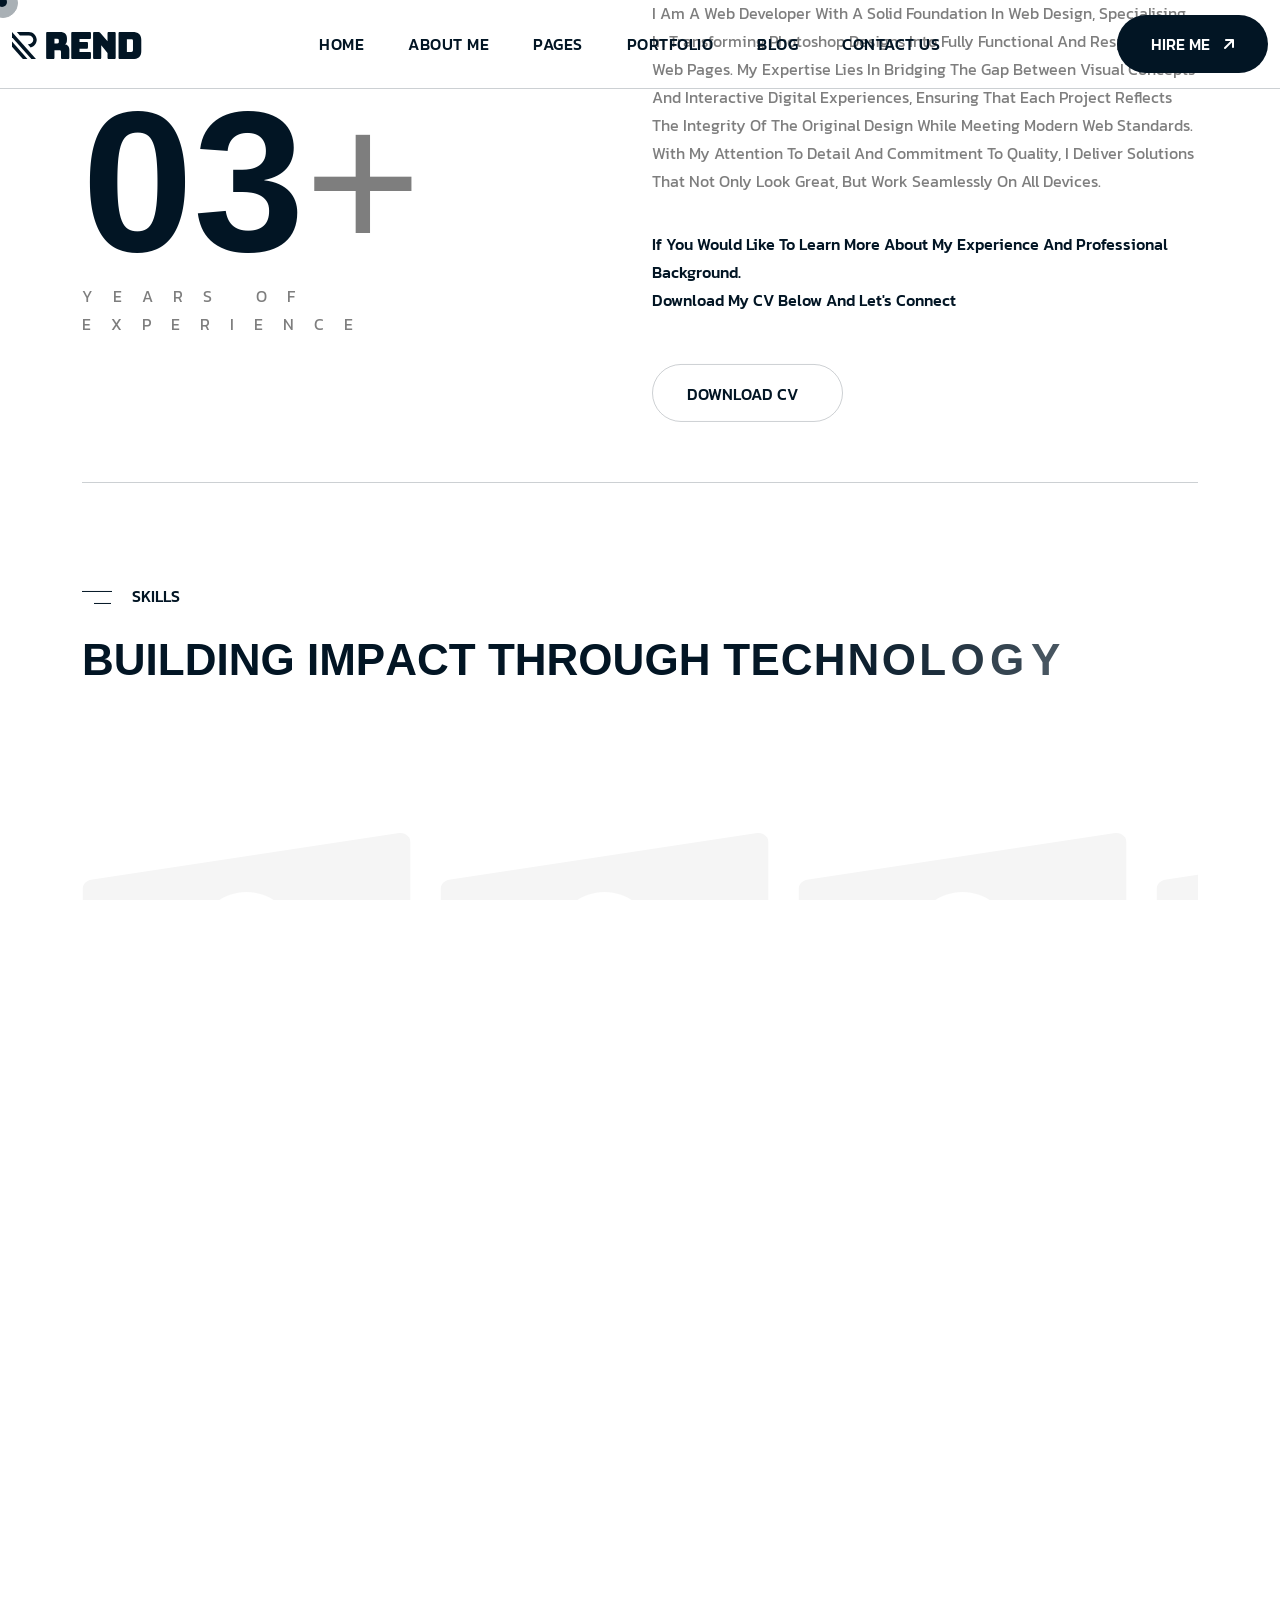
==== commit 48684983: "up" ====
--- a/index.html
+++ b/index.html
@@ -690,81 +690,27 @@
                 </div>
             </section>
 
-            <!-- Award Winning Section Start -->
-            <section class="award-section-2 section-padding fix approach-area section-bg">
-                <div class="award-image">
-                    <img src="assets/img/home-2/award-img.png" alt="img">
-                </div>
-                <div class="circle-box">
-                    <div class="text-image">
-                        <img src="assets/img/home-2/text-circle.png" alt="img">
-                    </div>
-                    <a href="contact.html" class="icon">
-                        <i class="fa-regular fa-arrow-up-right"></i>
-                    </a>
-                </div>
-                <div class="award-shape">
-                    <img src="assets/img/home-2/award-shape.png" alt="">
-                </div>
-                <div class="container">
-                    <div class="award-wrapper">
-                        <div class="row g-4 align-items-center">
-                            <div class="col-lg-6">
-                                <div class="section-title">
-                                    <span class="sub-title text-white">
-                                        award winning
-                                    </span>
-                                    <h2 class="hero_title tv_hero_title hero_title_1 text-white">previous Work &
-                                        Achievements</h2>
-                                </div>
-                                <div class="award-content approach-wrapper-box fix">
-                                    <div class="award-list-items approach-box">
-                                        <p>2010</p>
-                                        <span>Recognized for outstanding creativity</span>
-                                    </div>
-                                    <div class="award-list-items approach-box">
-                                        <p>2015</p>
-                                        <span>Celebrated for business innovation</span>
-                                    </div>
-                                    <div class="award-list-items approach-box">
-                                        <p>2020</p>
-                                        <span>Honored for customer-centric excellence</span>
-                                    </div>
-                                    <div class="award-list-items bb-bottom approach-box">
-                                        <p>2026</p>
-                                        <span>Creative solutions with lasting impact</span>
-                                    </div>
-                                </div>
-                            </div>
-                            <div class="col-lg-6">
-
-                            </div>
-                        </div>
-                    </div>
-                </div>
-            </section>
-
             <!-- Project Section Start -->
             <section class="project-area-one projet-section-2 tp-project-5-2-area mb-0  section-padding fix">
                 <div class="container">
                     <div class="section-title">
                         <span class="sub-title">
-                            my featured projects
+                            Our Works
                         </span>
-                        <h2 class="text-splite-up">works</h2>
-                    </div>
-                </div>
-                <div class="row">
+                        <h2 class="text-splite-up" style="transform: translateX(-23%);scale: .8;">Portfolio</h2>
+                    </div>
+                </div>
+                <div class="row" style="margin-left: 2%;margin-right: 2%;">
                     <div class="col-xl-4 col-lg-4 col-md-6 col-sm-6 wow fadeInUp" data-wow-delay=".3s">
                         <div class="project-boxs-items-2">
                             <div class="thumb">
-                                <img src="assets/img/home-2/project/project-01.jpg" alt="img">
-                                <a href="project-details.html" class="icon">
+                                <img src="https://firebasestorage.googleapis.com/v0/b/portfolio-53991.appspot.com/o/projects%2FheartOfChartageDubai%2Fhrc.PNG?alt=media&token=f169a165-a1a0-45de-a7c5-3b28f2df5967" alt="img">
+                                <a href="https://www.heart-of-carthage-dubai.com/" target="_blank" class="icon">
                                     <i class="fa-regular fa-arrow-up-right"></i>
                                 </a>
                                 <div class="content">
-                                    <p>App / Development </p>
-                                    <h3><a href="project-details.html">Online Learning Platform</a></h3>
+                                    <p>Heart Of Chartage Dubai</p>
+                                    <h3><a href="https://www.heart-of-carthage-dubai.com/" target="_blank" >Real Estate Website</a></h3>
                                 </div>
                             </div>
                         </div>
@@ -772,111 +718,13 @@
                     <div class="col-xl-4 col-lg-4 col-md-6 col-sm-6 wow fadeInUp" data-wow-delay=".5s">
                         <div class="project-boxs-items-2">
                             <div class="thumb">
-                                <img src="assets/img/home-2/project/project-02.jpg" alt="img">
-                                <a href="project-details.html" class="icon">
+                                <img src="https://neilpatel.com/wp-content/uploads/2020/09/marketplace-o-que-e-principais-vantagens-desvantagens.jpg" alt="img">
+                                <a href="https://play.google.com/store/apps/details?id=com.sayyrros.tomati" target="_blank" class="icon">
                                     <i class="fa-regular fa-arrow-up-right"></i>
                                 </a>
                                 <div class="content">
-                                    <p>App / Development </p>
-                                    <h3><a href="project-details.html">Online Learning Platform</a></h3>
-                                </div>
-                            </div>
-                        </div>
-                    </div>
-                    <div class="col-xl-4 col-lg-4 col-md-6 col-sm-6 wow fadeInUp" data-wow-delay=".7s">
-                        <div class="project-boxs-items-2">
-                            <div class="thumb">
-                                <img src="assets/img/home-2/project/project-03.jpg" alt="img">
-                                <a href="project-details.html" class="icon">
-                                    <i class="fa-regular fa-arrow-up-right"></i>
-                                </a>
-                                <div class="content">
-                                    <p>App / Development </p>
-                                    <h3><a href="project-details.html">Online Learning Platform</a></h3>
-                                </div>
-                            </div>
-                        </div>
-                    </div>
-                    <div class="col-xl-4 col-lg-4 col-md-6 col-sm-6 wow fadeInUp" data-wow-delay=".3s">
-                        <div class="project-boxs-items-2">
-                            <div class="thumb">
-                                <img src="assets/img/home-2/project/project-04.jpg" alt="img">
-                                <a href="project-details.html" class="icon">
-                                    <i class="fa-regular fa-arrow-up-right"></i>
-                                </a>
-                                <div class="content">
-                                    <p>App / Development </p>
-                                    <h3><a href="project-details.html">Online Learning Platform</a></h3>
-                                </div>
-                            </div>
-                        </div>
-                    </div>
-                    <div class="col-xl-4 col-lg-4 col-md-6 col-sm-6 wow fadeInUp" data-wow-delay=".5s">
-                        <div class="project-boxs-items-2">
-                            <div class="thumb">
-                                <img src="assets/img/home-2/project/project-05.jpg" alt="img">
-                                <a href="project-details.html" class="icon">
-                                    <i class="fa-regular fa-arrow-up-right"></i>
-                                </a>
-                                <div class="content">
-                                    <p>App / Development </p>
-                                    <h3><a href="project-details.html">Online Learning Platform</a></h3>
-                                </div>
-                            </div>
-                        </div>
-                    </div>
-                    <div class="col-xl-4 col-lg-4 col-md-6 col-sm-6 wow fadeInUp" data-wow-delay=".7s">
-                        <div class="project-boxs-items-2">
-                            <div class="thumb">
-                                <img src="assets/img/home-2/project/project-06.jpg" alt="img">
-                                <a href="project-details.html" class="icon">
-                                    <i class="fa-regular fa-arrow-up-right"></i>
-                                </a>
-                                <div class="content">
-                                    <p>App / Development </p>
-                                    <h3><a href="project-details.html">Online Learning Platform</a></h3>
-                                </div>
-                            </div>
-                        </div>
-                    </div>
-                    <div class="col-xl-4 col-lg-4 col-md-6 col-sm-6 wow fadeInUp" data-wow-delay=".3s">
-                        <div class="project-boxs-items-2">
-                            <div class="thumb">
-                                <img src="assets/img/home-2/project/project-07.jpg" alt="img">
-                                <a href="project-details.html" class="icon">
-                                    <i class="fa-regular fa-arrow-up-right"></i>
-                                </a>
-                                <div class="content">
-                                    <p>App / Development </p>
-                                    <h3><a href="project-details.html">Online Learning Platform</a></h3>
-                                </div>
-                            </div>
-                        </div>
-                    </div>
-                    <div class="col-xl-4 col-lg-4 col-md-6 col-sm-6 wow fadeInUp" data-wow-delay=".5s">
-                        <div class="project-boxs-items-2">
-                            <div class="thumb">
-                                <img src="assets/img/home-2/project/project-08.jpg" alt="img">
-                                <a href="project-details.html" class="icon">
-                                    <i class="fa-regular fa-arrow-up-right"></i>
-                                </a>
-                                <div class="content">
-                                    <p>App / Development </p>
-                                    <h3><a href="project-details.html">Online Learning Platform</a></h3>
-                                </div>
-                            </div>
-                        </div>
-                    </div>
-                    <div class="col-xl-4 col-lg-4 col-md-6 col-sm-6 wow fadeInUp" data-wow-delay=".7s">
-                        <div class="project-boxs-items-2">
-                            <div class="thumb">
-                                <img src="assets/img/home-2/project/project-09.jpg" alt="img">
-                                <a href="project-details.html" class="icon">
-                                    <i class="fa-regular fa-arrow-up-right"></i>
-                                </a>
-                                <div class="content">
-                                    <p>App / Development </p>
-                                    <h3><a href="project-details.html">Online Learning Platform</a></h3>
+                                    <p>Tomati</p>
+                                    <h3><a href="https://play.google.com/store/apps/details?id=com.sayyrros.tomati" target="_blank">Marketplace Mobile App</a></h3>
                                 </div>
                             </div>
                         </div>
@@ -886,7 +734,7 @@
             <!-- Project Section End -->
 
             <!-- Testimonial Section Start -->
-            <section class="testimonial-section-2 section-padding section-bg fix">
+            <!-- <section class="testimonial-section-2 section-padding section-bg fix">
                 <div class="container">
                     <div class="section-title-area align-items-start">
                         <div class="section-title mb-0">
@@ -1033,7 +881,7 @@
                         </div>
                     </div>
                 </div>
-            </section>
+            </section> -->
 
             <!-- Faq Section Start -->
             <section class="faq-section fix section-padding">
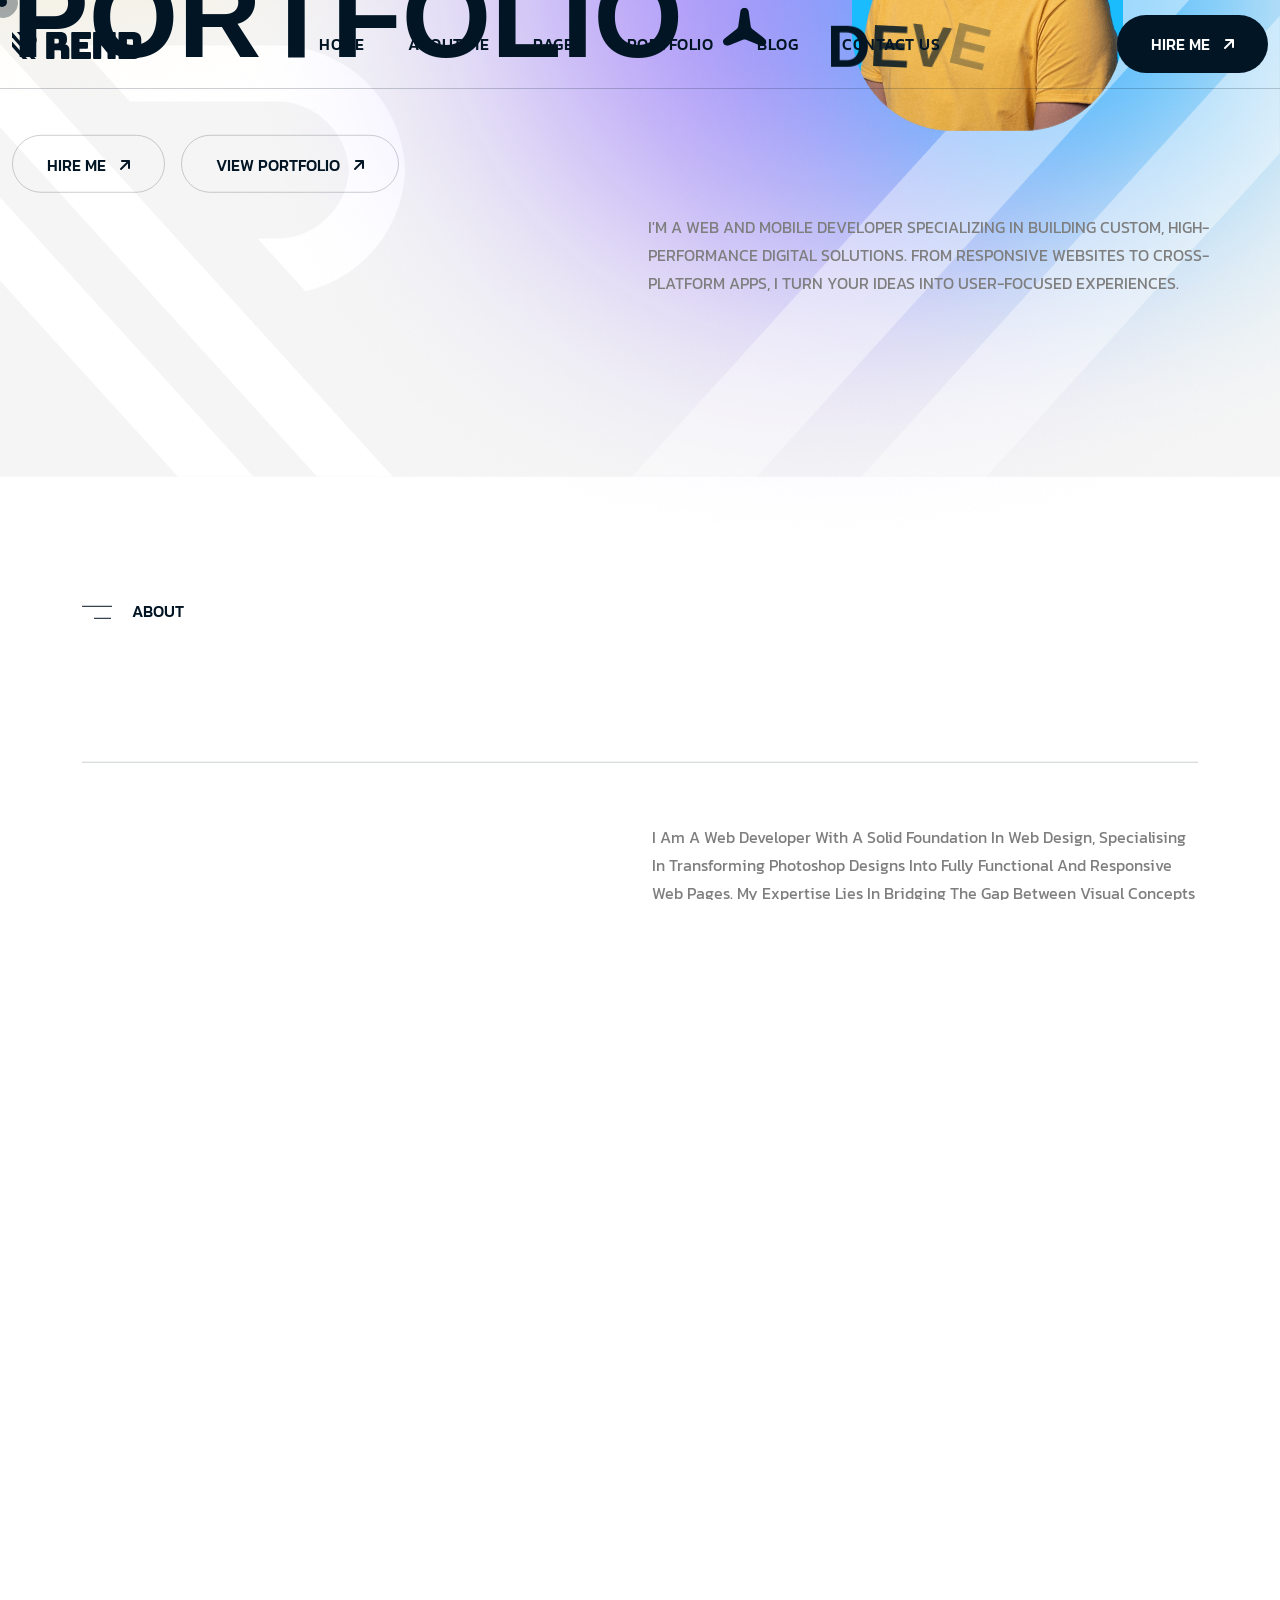
==== commit 710fad49: "up" ====
--- a/index.html
+++ b/index.html
@@ -961,159 +961,6 @@
                 </div>
             </section>
 
-            <!-- News Section Start -->
-            <section class="news-section-2 section-padding fix">
-                <div class="container">
-                    <div class="section-title-area">
-                        <div class="section-title mb-0">
-                            <span class="sub-title mb-0">
-                                news & blog
-                            </span>
-                        </div>
-                        <h2 class="hero_title tv_hero_title hero_title_1">latest news <span>& article</span></h2>
-                    </div>
-                    <div class="row">
-                        <div class="col-xl-4 col-lg-6 col-md-6 wow fadeInUp" data-wow-delay=".3s">
-                            <div class="news-box-items-2">
-                                <div class="thumb">
-                                    <img src="assets/img/home-2/news/news-01.jpg" alt="img">
-                                    <ul>
-                                        <li>
-                                            <span>web design</span>
-                                            <span class="color-2">Aug 27, 2026</span>
-                                        </li>
-                                    </ul>
-                                </div>
-                                <div class="content">
-                                    <h3><a href="news-details.html">Unlocking the future of business how smart
-                                            innovation
-                                            creates lasting impact</a></h3>
-                                    <div class="client-info-area">
-                                        <div class="client-info">
-                                            <div class="client-image">
-                                                <img src="assets/img/home-2/news/client-1.png" alt="img">
-                                            </div>
-                                            <div class="client-content">
-                                                <p class="name">Pixelone</p>
-                                                <p>Composed by</p>
-                                            </div>
-                                        </div>
-                                        <a href="news-details.html" class="circle-icon">
-                                            <i class="fa-solid fa-arrow-up-right"></i>
-                                        </a>
-                                    </div>
-                                </div>
-                            </div>
-                        </div>
-                        <div class="col-xl-4 col-lg-6 col-md-6 wow fadeInUp" data-wow-delay=".5s">
-                            <div class="news-box-items-2">
-                                <div class="thumb">
-                                    <img src="assets/img/home-2/news/news-02.jpg" alt="img">
-                                    <ul>
-                                        <li>
-                                            <span>web design</span>
-                                            <span class="color-2">Aug 27, 2026</span>
-                                        </li>
-                                    </ul>
-                                </div>
-                                <div class="content">
-                                    <h3><a href="news-details.html">Unlocking the future of business how smart
-                                            innovation
-                                            creates lasting impact</a></h3>
-                                    <div class="client-info-area">
-                                        <div class="client-info">
-                                            <div class="client-image">
-                                                <img src="assets/img/home-2/news/client-1.png" alt="img">
-                                            </div>
-                                            <div class="client-content">
-                                                <p class="name">Pixelone</p>
-                                                <p>Composed by</p>
-                                            </div>
-                                        </div>
-                                        <a href="news-details.html" class="circle-icon">
-                                            <i class="fa-solid fa-arrow-up-right"></i>
-                                        </a>
-                                    </div>
-                                </div>
-                            </div>
-                        </div>
-                        <div class="col-xl-4 col-lg-6 col-md-6 wow fadeInUp" data-wow-delay=".7s">
-                            <div class="news-box-items-2">
-                                <div class="thumb">
-                                    <img src="assets/img/home-2/news/news-03.jpg" alt="img">
-                                    <ul>
-                                        <li>
-                                            <span>web design</span>
-                                            <span class="color-2">Aug 27, 2026</span>
-                                        </li>
-                                    </ul>
-                                </div>
-                                <div class="content">
-                                    <h3><a href="news-details.html">Unlocking the future of business how smart
-                                            innovation
-                                            creates lasting impact</a></h3>
-                                    <div class="client-info-area">
-                                        <div class="client-info">
-                                            <div class="client-image">
-                                                <img src="assets/img/home-2/news/client-1.png" alt="img">
-                                            </div>
-                                            <div class="client-content">
-                                                <p class="name">Pixelone</p>
-                                                <p>Composed by</p>
-                                            </div>
-                                        </div>
-                                        <a href="news-details.html" class="circle-icon">
-                                            <i class="fa-solid fa-arrow-up-right"></i>
-                                        </a>
-                                    </div>
-                                </div>
-                            </div>
-                        </div>
-                    </div>
-                </div>
-            </section>
-
-            <!-- Brand Section Start -->
-            <div class="brand-section section-padding">
-                <div class="container">
-                    <div class="section-title text-center mb-4">
-                        <span class="sub-title before-none bar-2-style">
-                            <span class="bar-1"></span>
-                            my client’s
-                            <span class="bar-2"></span>
-                        </span>
-                        <h2 class="hero_title tv_hero_title hero_title_1">i worked with</h2>
-                    </div>
-                    <div class="row g-3 g-xl-4">
-                        <div class="col-xl-3 col-lg-4 col-md-6 col-sm-6">
-                            <div class="brand-box">
-                                <img src="assets/img/home-1/brand/brand-1.png" alt="img">
-                            </div>
-                        </div>
-                        <div class="col-xl-3 col-lg-4 col-md-6 col-sm-6">
-                            <div class="brand-box">
-                                <img src="assets/img/home-1/brand/brand-2.png" alt="img">
-                            </div>
-                        </div>
-                        <div class="col-xl-3 col-lg-4 col-md-6 col-sm-6">
-                            <div class="brand-box">
-                                <img src="assets/img/home-1/brand/brand-3.png" alt="img">
-                            </div>
-                        </div>
-                        <div class="col-xl-3 col-lg-4 col-md-6 col-sm-6">
-                            <div class="brand-box">
-                                <img src="assets/img/home-1/brand/brand-4.png" alt="img">
-                            </div>
-                        </div>
-                    </div>
-                </div>
-            </div>
-
-            <!-- Cta Banner Section Start -->
-            <div class="cta-banner-thumbs fix">
-                <img data-speed=".8s" src="assets/img/home-2/cta-banner.jpg" alt="">
-            </div>
-
             <!-- Footer Section Start -->
             <footer class="footer-section2 fix">
                 <div class="shape1">
